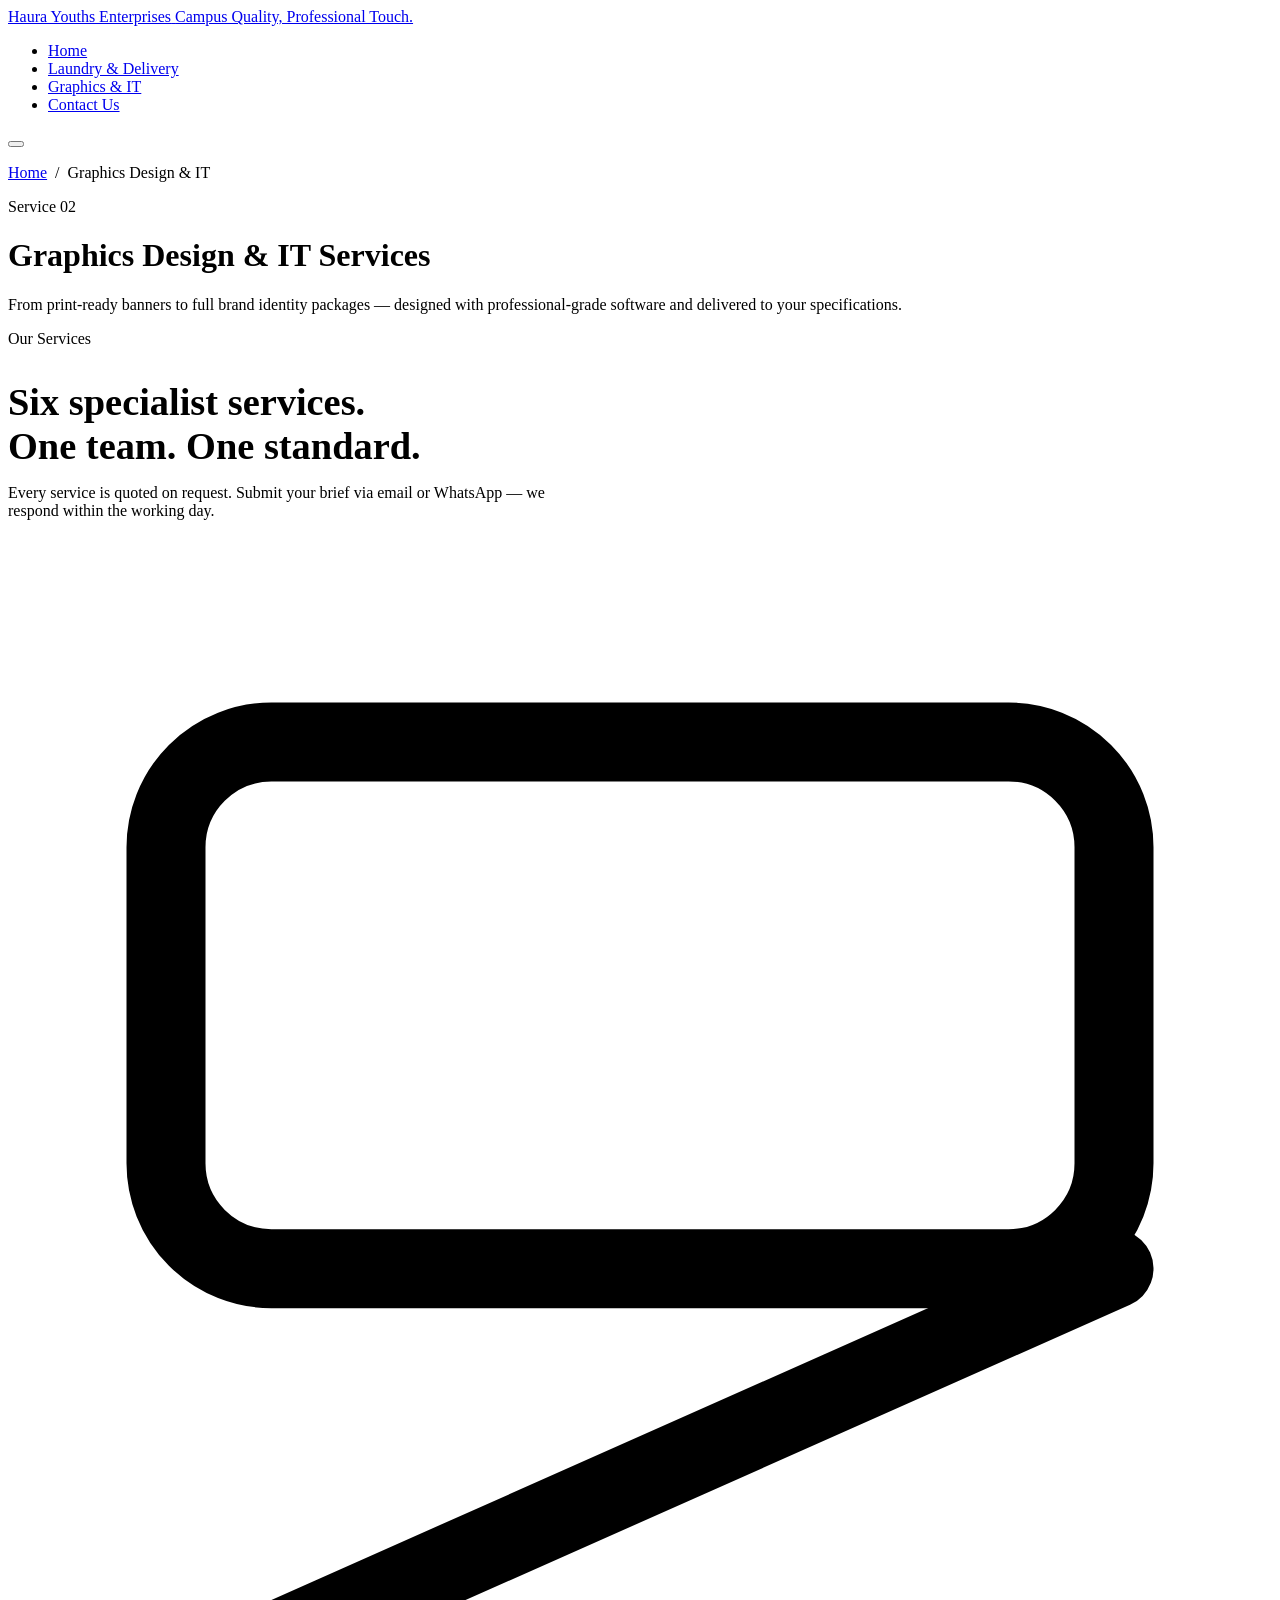
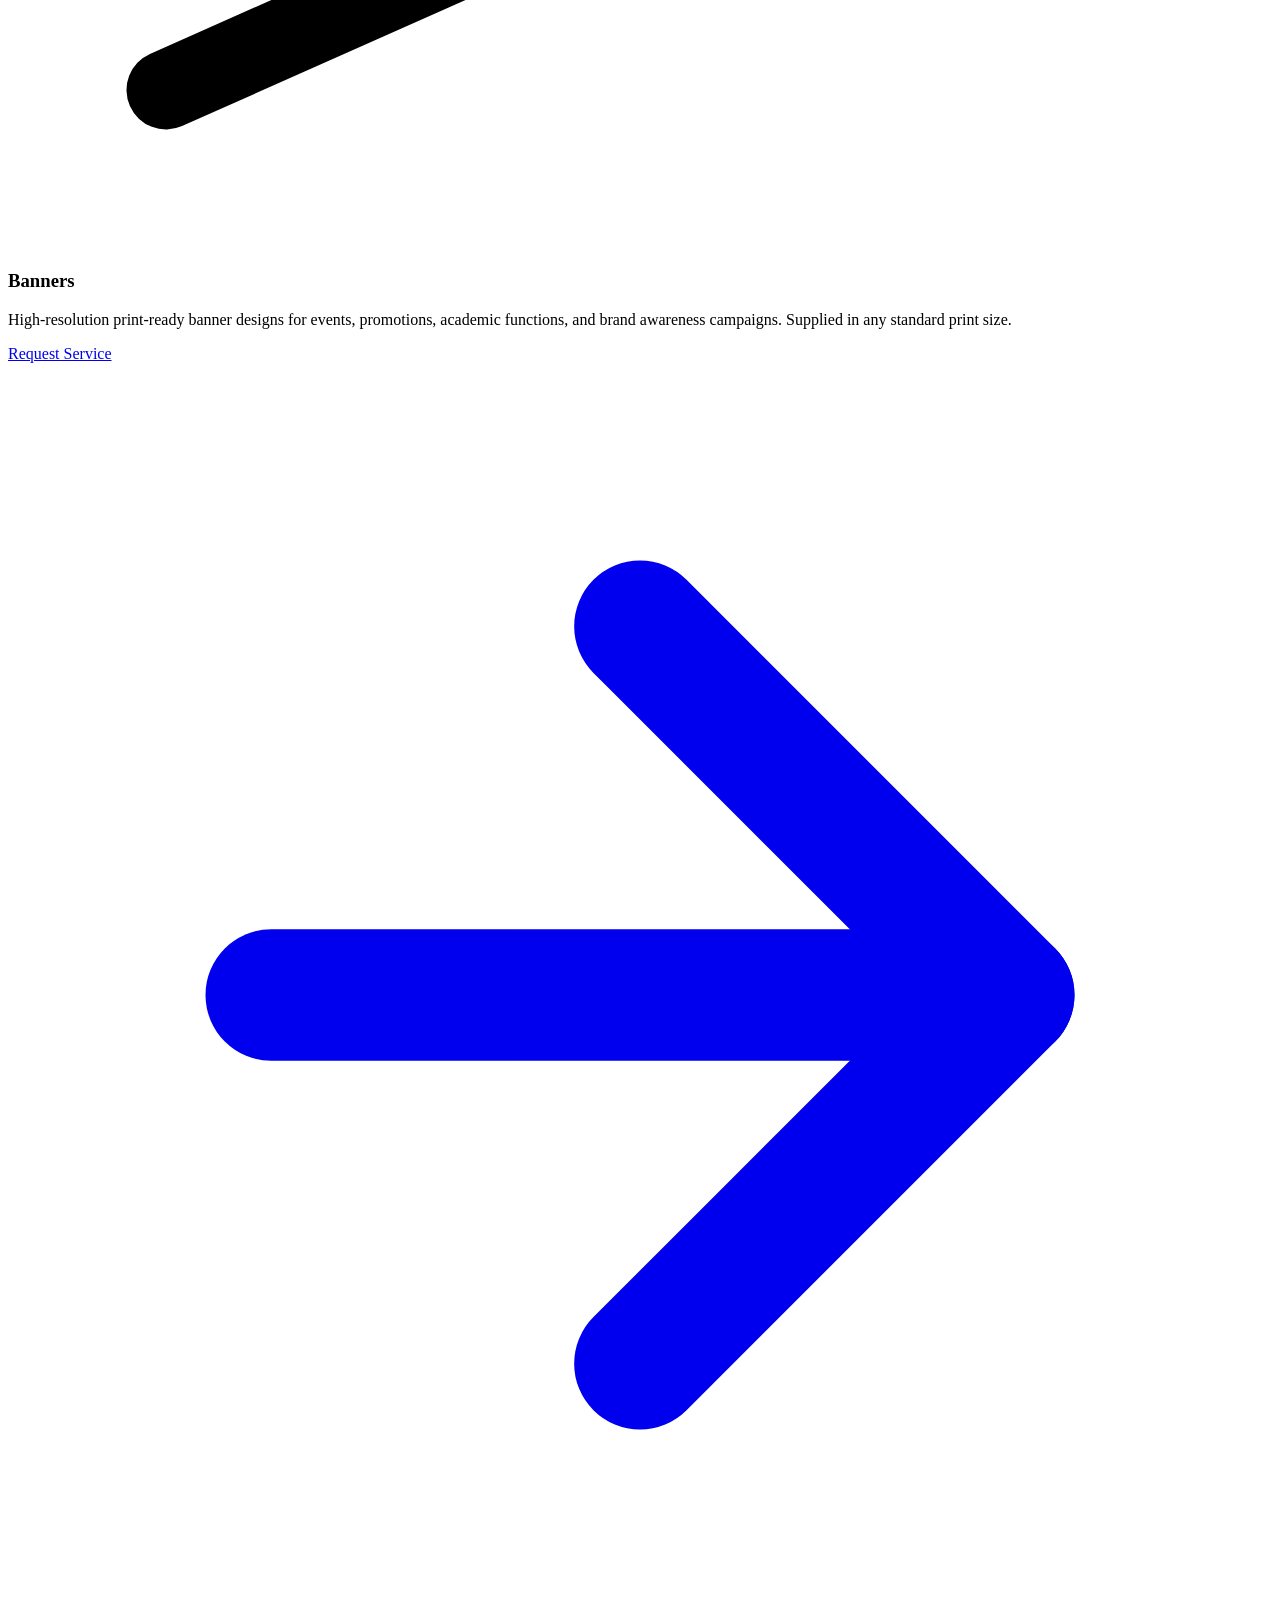
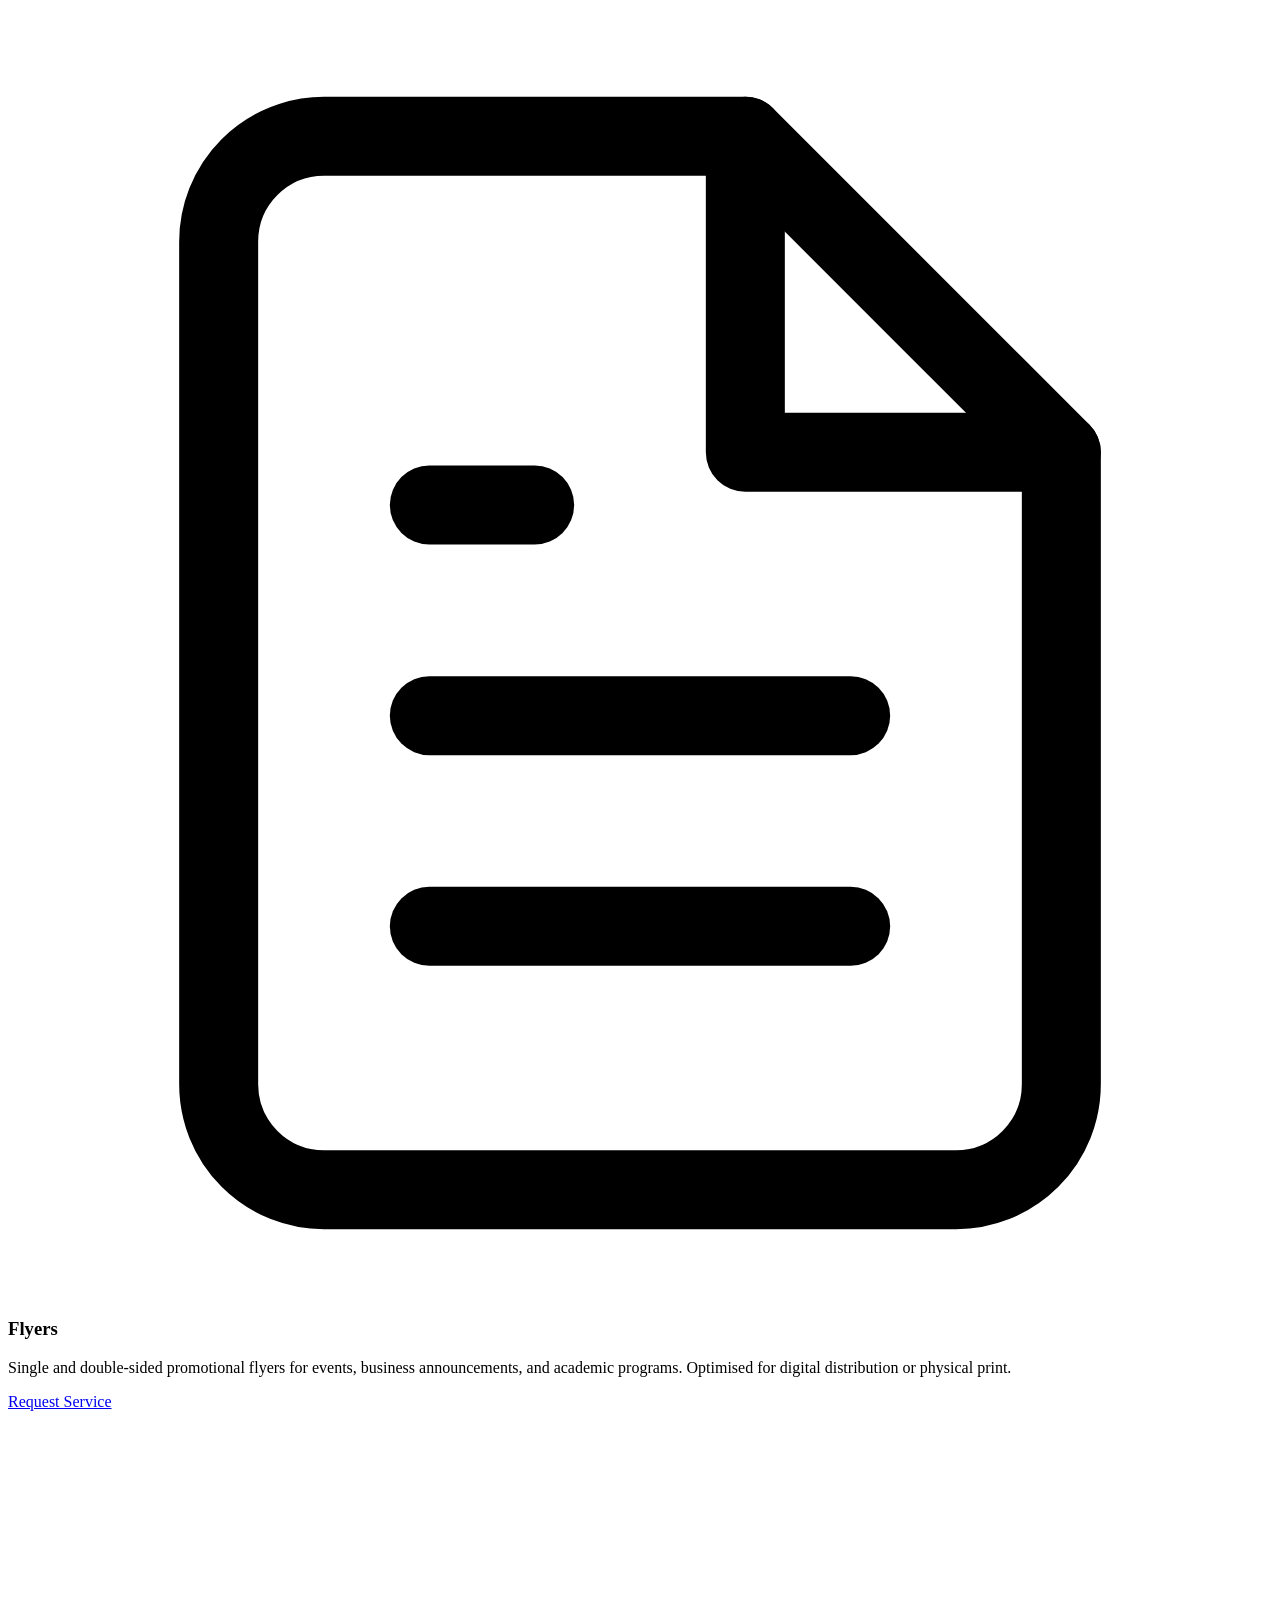
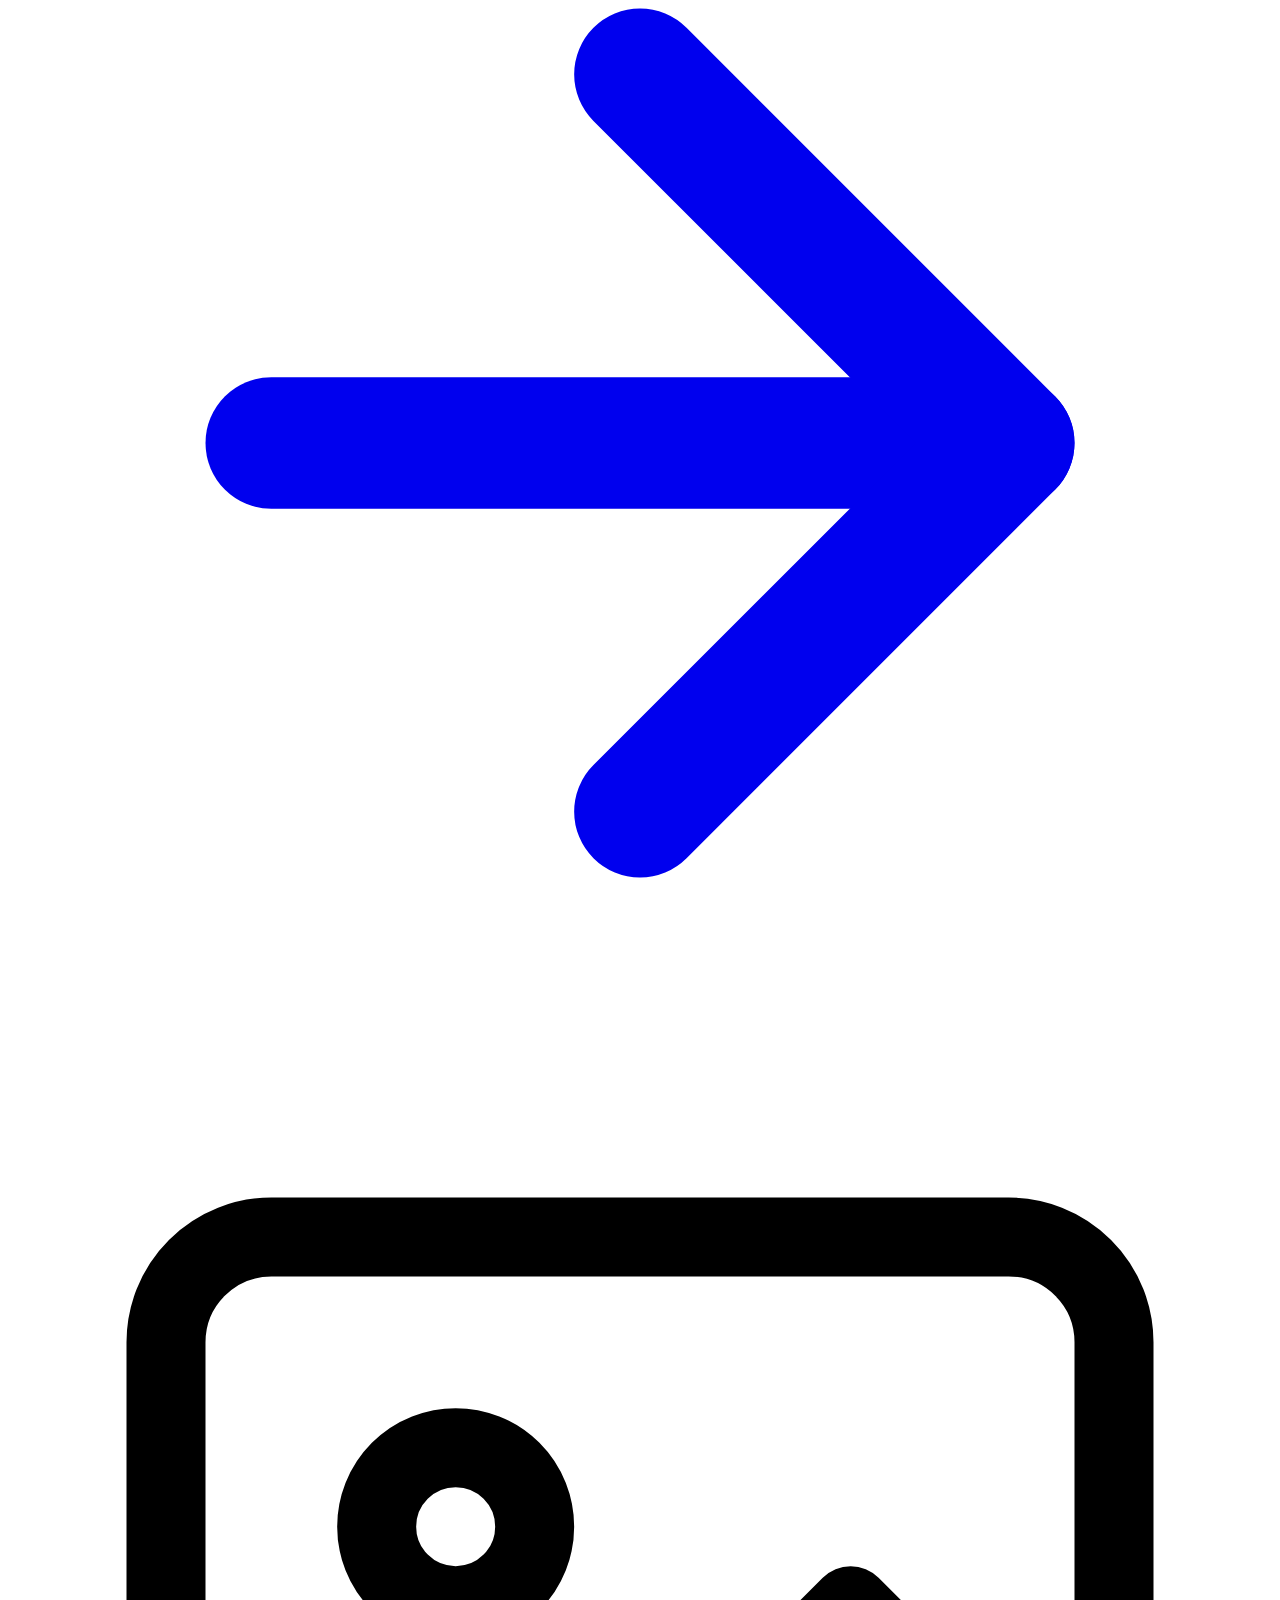
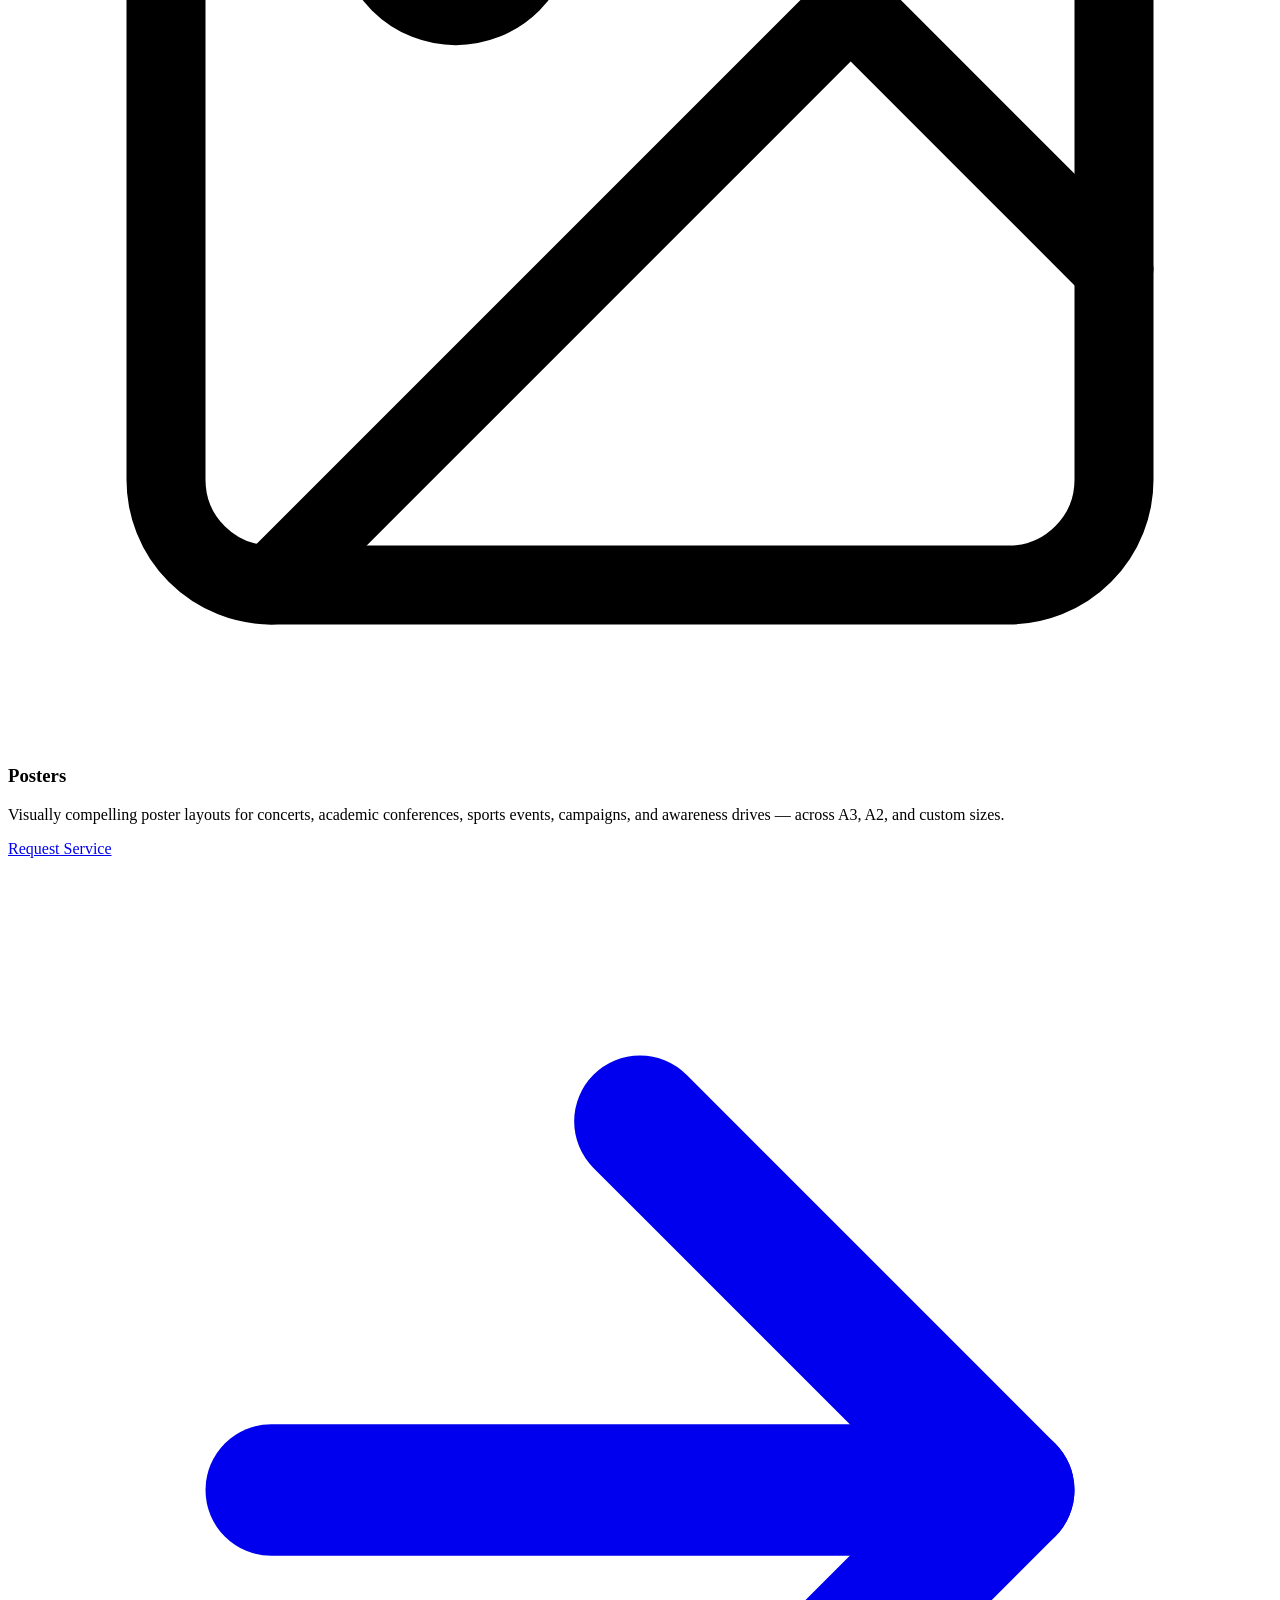
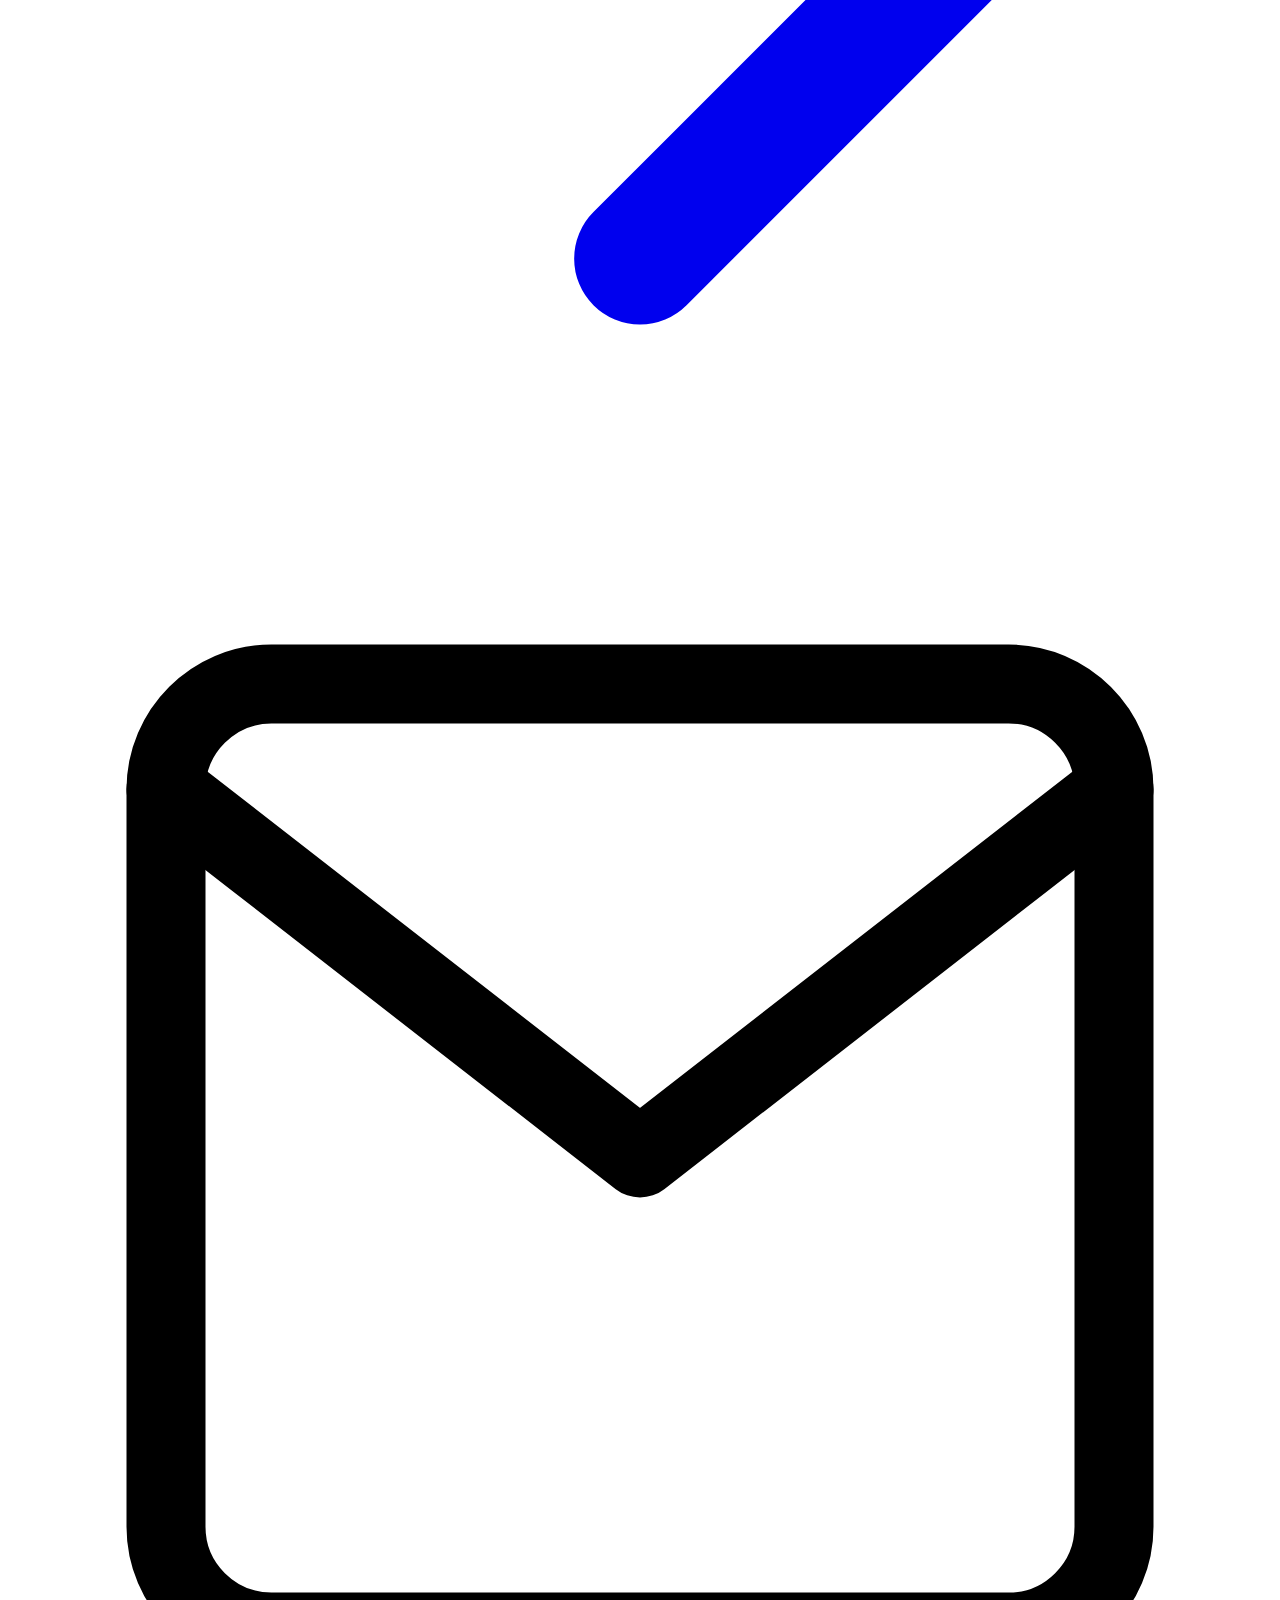
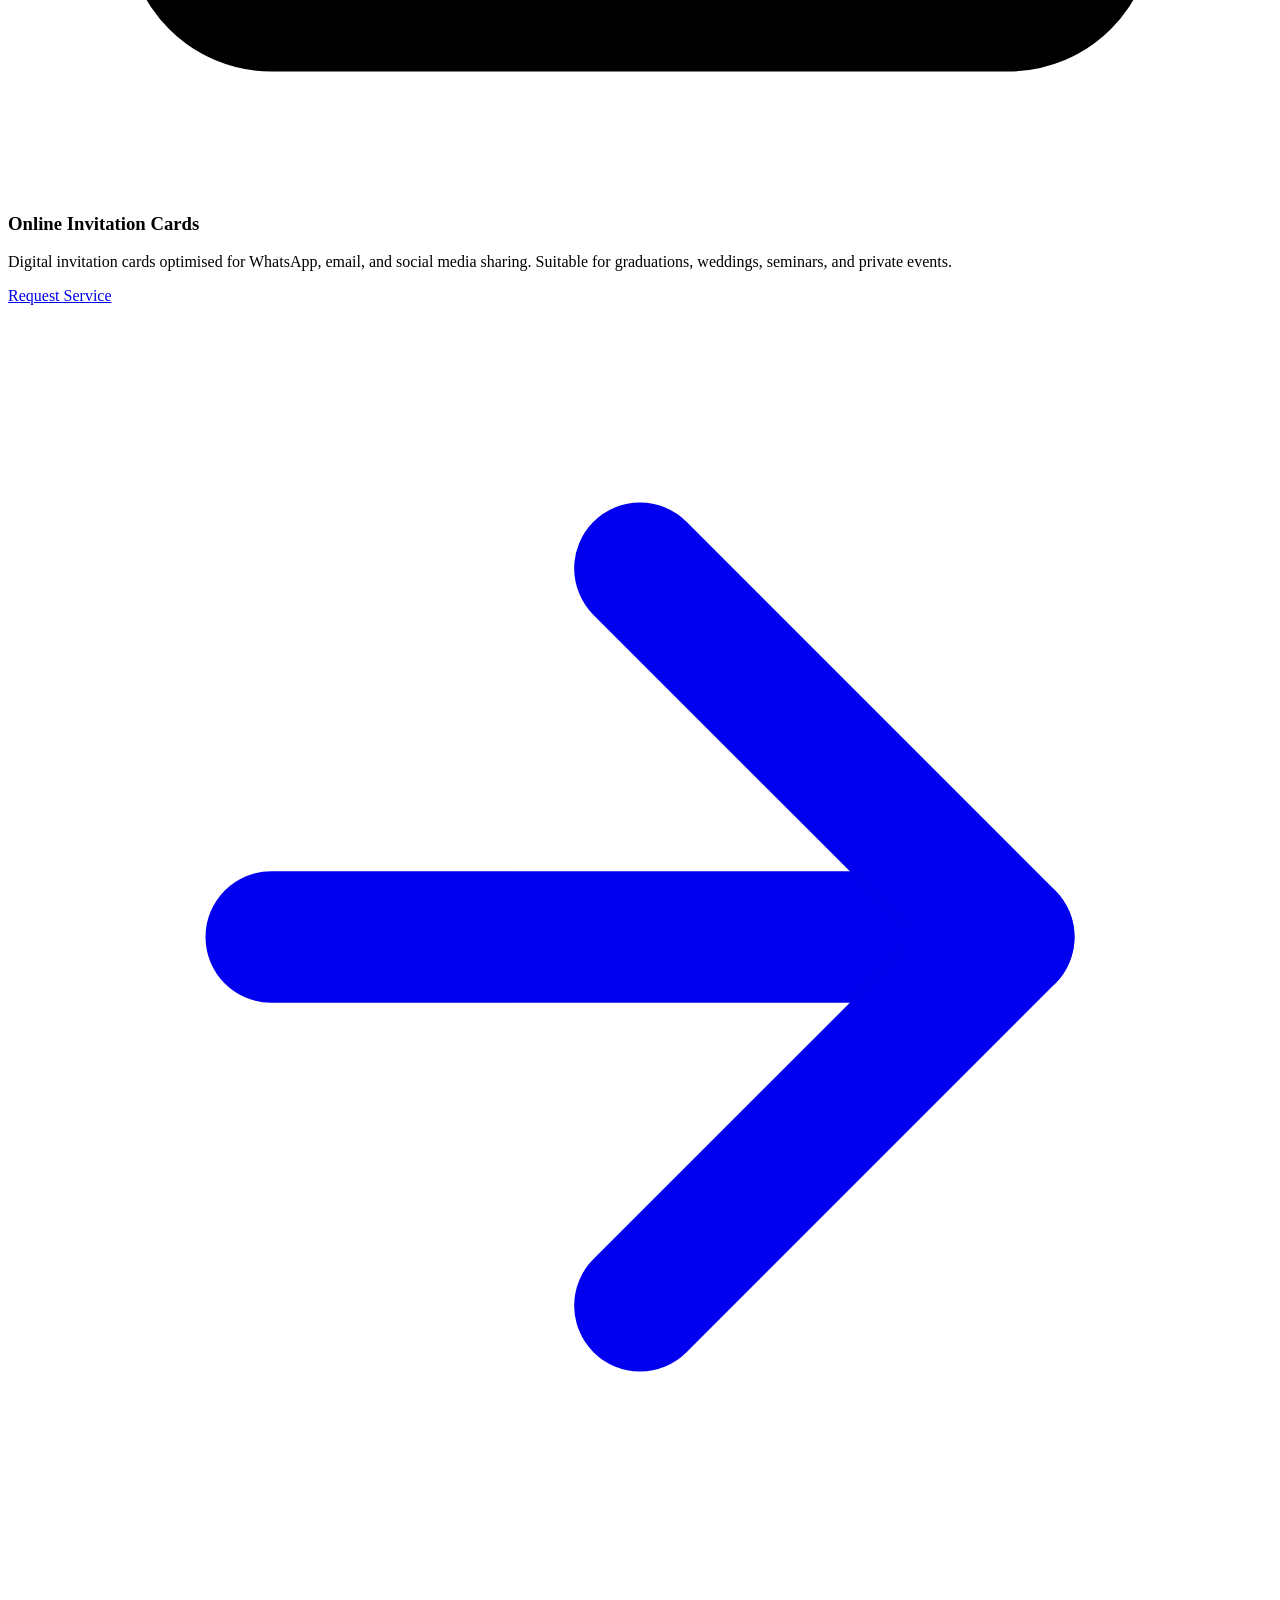
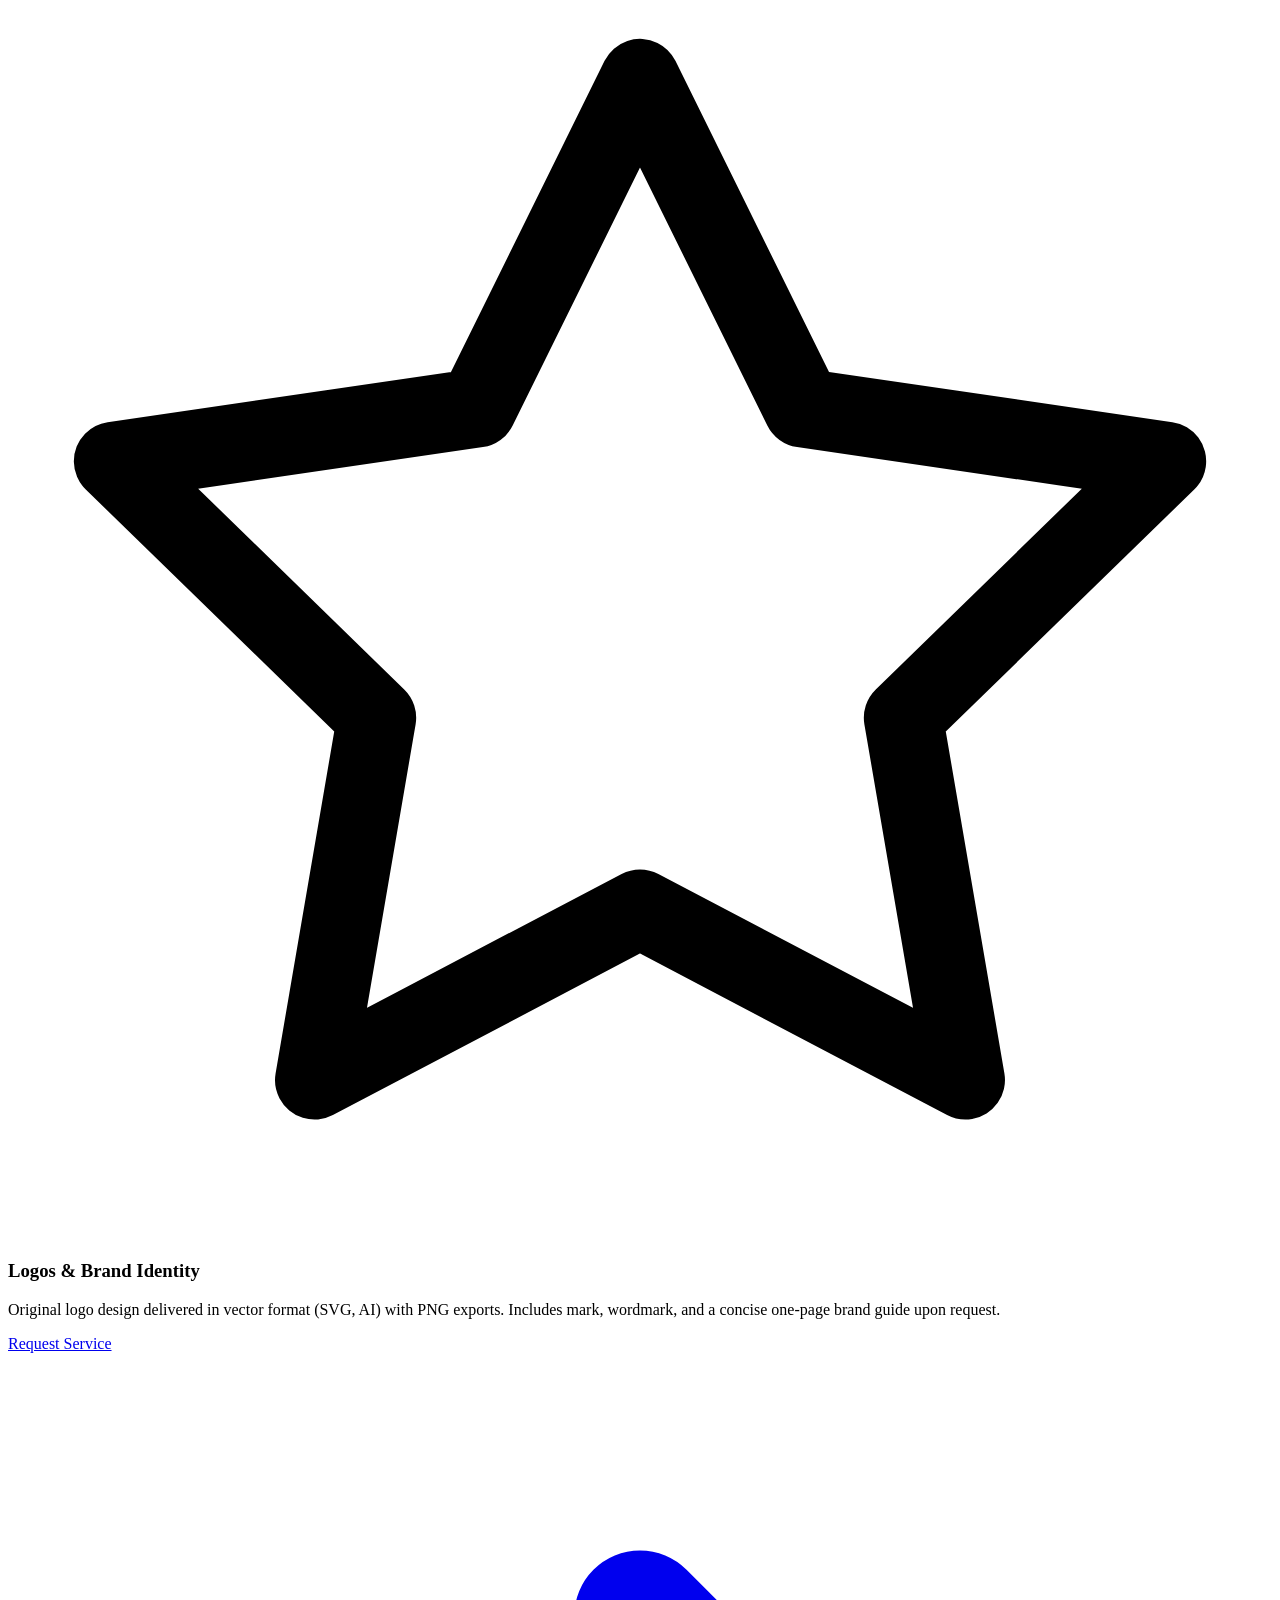
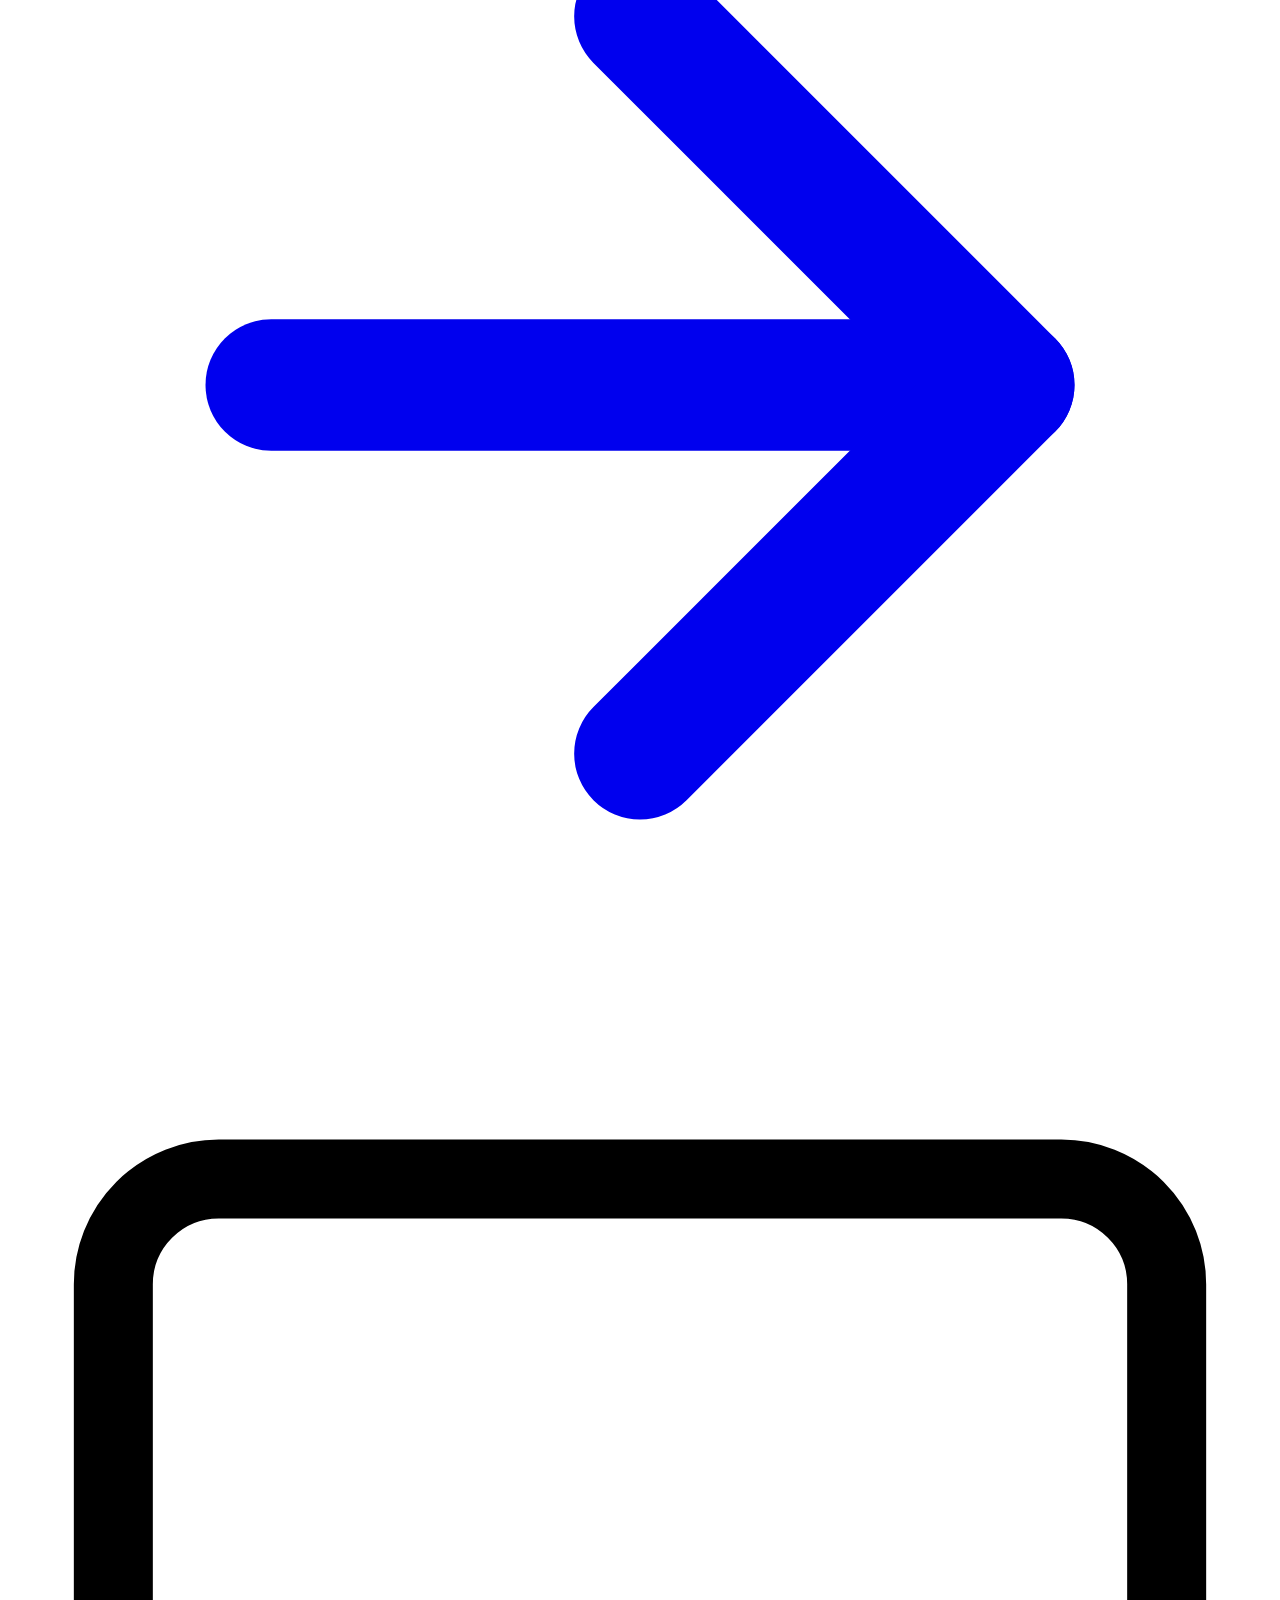
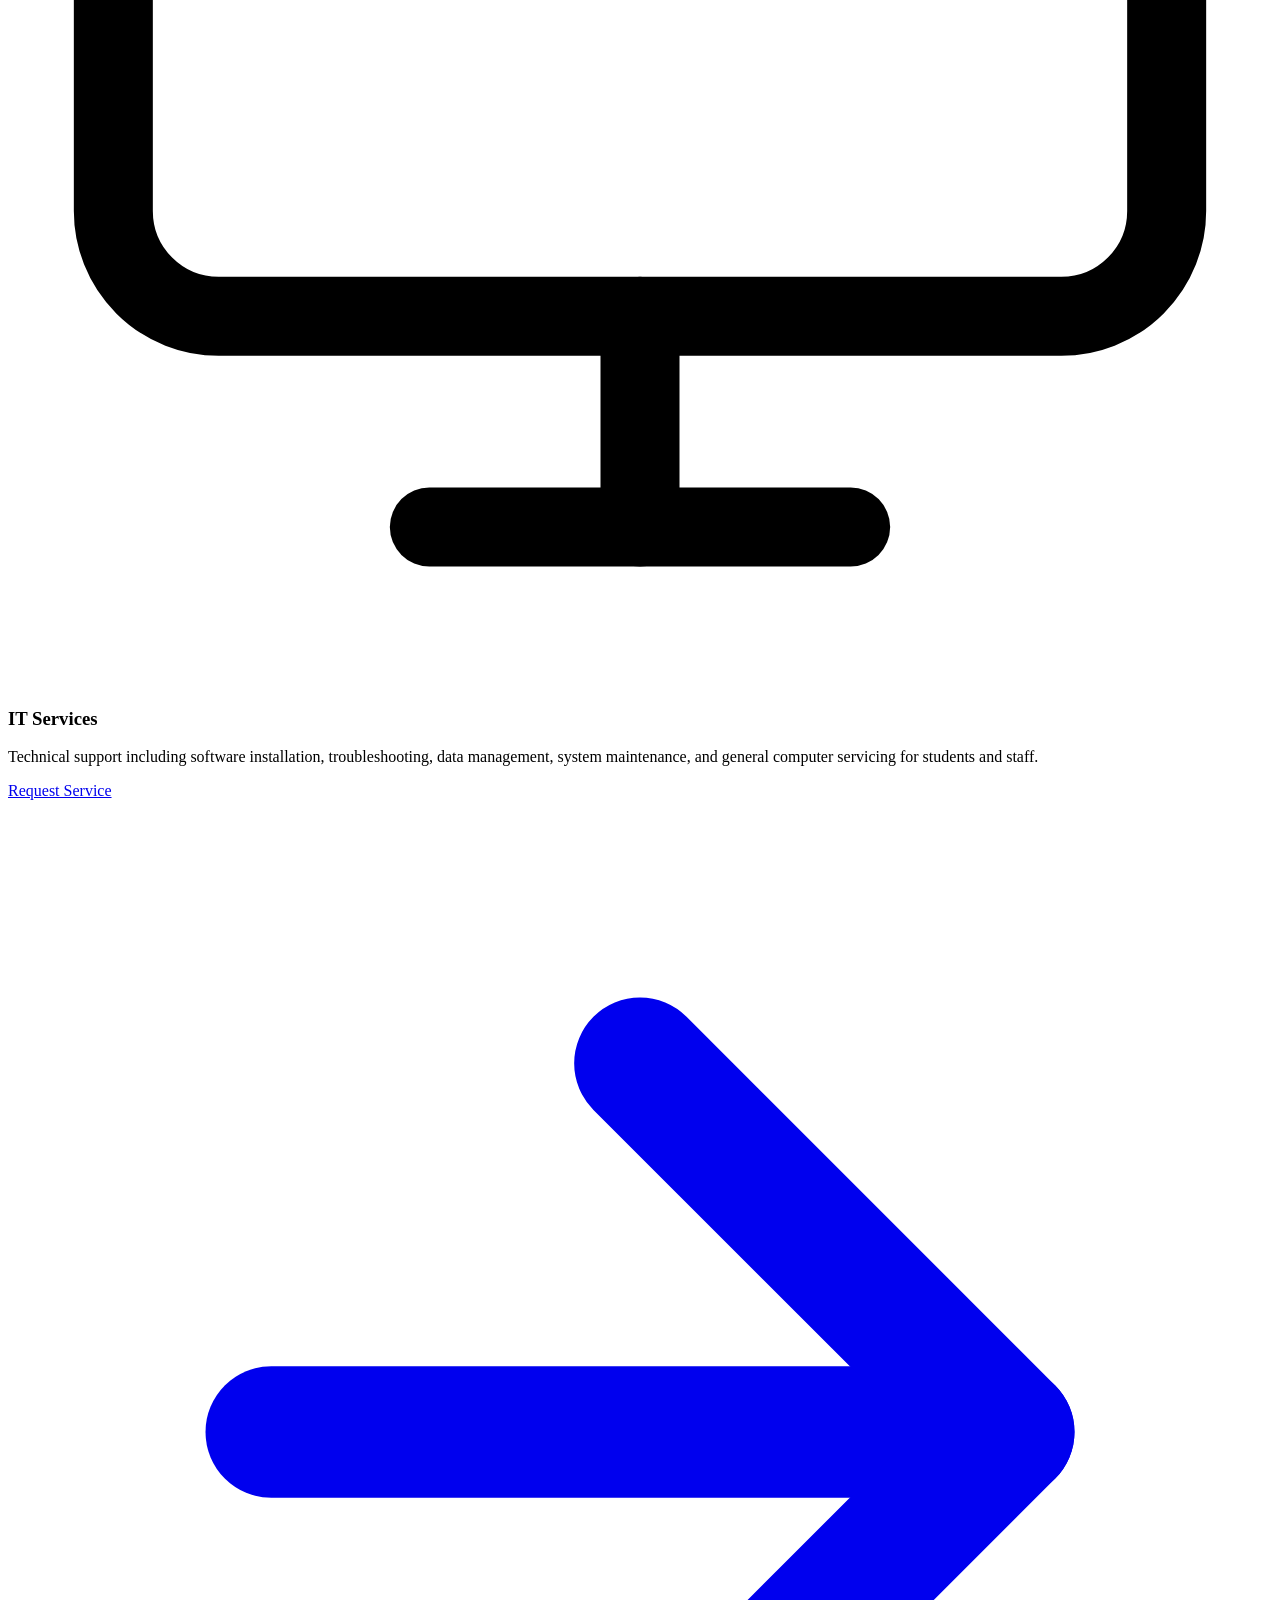
==== graphics.html @ 1fa43111 "Add files via upload adding, index.html, laundry and graphics." ====
<!DOCTYPE html>
<html lang="en">
<head>
  <meta charset="UTF-8" />
  <meta name="viewport" content="width=device-width, initial-scale=1.0" />
  <meta name="description" content="Haura Youths Enterprises — Professional graphics design and IT services including banners, flyers, posters, logos, invitation cards, and technical support. Mbeya, Tanzania." />
  <title>Graphics Design &amp; IT — Haura Youths Enterprises</title>
  <link rel="stylesheet" href="css/style.css" />
</head>
<body>

  <!-- NAVBAR -->
  <nav class="navbar" role="navigation" aria-label="Main navigation">
    <div class="navbar__inner">
      <a href="index.html" class="navbar__brand">
        <span class="navbar__name">Haura Youths Enterprises</span>
        <span class="navbar__tagline">Campus Quality, Professional Touch.</span>
      </a>
      <ul class="navbar__links" role="list">
        <li><a href="index.html">Home</a></li>
        <li><a href="laundry.html">Laundry &amp; Delivery</a></li>
        <li><a href="graphics.html" class="active">Graphics &amp; IT</a></li>
        <li><a href="mailto:haurayouths@gmail.com" class="nav-cta">Contact Us</a></li>
      </ul>
      <button class="nav-toggle" aria-label="Toggle menu" aria-expanded="false">
        <span></span>
        <span></span>
        <span></span>
      </button>
    </div>
  </nav>

  <!-- PAGE HERO -->
  <header class="page-hero" aria-labelledby="page-title">
    <div class="page-hero__inner">
      <p class="page-hero__breadcrumb">
        <a href="index.html">Home</a> &nbsp;/&nbsp; Graphics Design &amp; IT
      </p>
      <p class="section-label">Service 02</p>
      <h1 class="page-hero__title" id="page-title">Graphics Design &amp; IT Services</h1>
      <p class="page-hero__subtitle">
        From print-ready banners to full brand identity packages — designed with professional-grade software and delivered to your specifications.
      </p>
    </div>
  </header>

  <!-- SERVICE MATRIX -->
  <main>
    <section class="graphics-section" aria-labelledby="services-grid-title">
      <div style="max-width: 1280px; margin: 0 auto; padding: 0 0 48px;">
        <p class="section-label reveal">Our Services</p>
        <h2 id="services-grid-title" style="font-size: clamp(1.8rem, 3vw, 2.4rem); color: var(--color-text-main); margin-bottom: 12px;" class="reveal reveal-delay-1">Six specialist services.<br>One team. One standard.</h2>
        <p style="font-size: 1rem; color: var(--color-text-muted); max-width: 540px;" class="reveal reveal-delay-2">
          Every service is quoted on request. Submit your brief via email or WhatsApp — we respond within the working day.
        </p>
      </div>

      <div class="graphics-grid">

        <!-- 1. Banners -->
        <article class="service-block reveal reveal-delay-1">
          <div class="service-block__icon-wrap" aria-hidden="true">
            <svg class="service-block__icon" xmlns="http://www.w3.org/2000/svg" viewBox="0 0 24 24" fill="none" stroke="currentColor" stroke-width="1.5" stroke-linecap="round" stroke-linejoin="round">
              <rect x="3" y="3" width="18" height="10" rx="2"/>
              <path d="M3 21l18-8"/>
            </svg>
          </div>
          <div class="service-block__body">
            <h3 class="service-block__title">Banners</h3>
            <p class="service-block__desc">
              High-resolution print-ready banner designs for events, promotions, academic functions, and brand awareness campaigns. Supplied in any standard print size.
            </p>
            <a href="mailto:haurayouths@gmail.com?subject=Banner%20Design%20Request" class="service-block__btn" aria-label="Request a banner design">
              Request Service
              <svg xmlns="http://www.w3.org/2000/svg" viewBox="0 0 24 24" fill="none" stroke="currentColor" stroke-width="2.5" stroke-linecap="round" stroke-linejoin="round"><line x1="5" y1="12" x2="19" y2="12"/><polyline points="12 5 19 12 12 19"/></svg>
            </a>
          </div>
        </article>

        <!-- 2. Flyers -->
        <article class="service-block reveal reveal-delay-2">
          <div class="service-block__icon-wrap" aria-hidden="true">
            <svg class="service-block__icon" xmlns="http://www.w3.org/2000/svg" viewBox="0 0 24 24" fill="none" stroke="currentColor" stroke-width="1.5" stroke-linecap="round" stroke-linejoin="round">
              <path d="M14 2H6a2 2 0 0 0-2 2v16a2 2 0 0 0 2 2h12a2 2 0 0 0 2-2V8z"/>
              <polyline points="14 2 14 8 20 8"/>
              <line x1="16" y1="13" x2="8" y2="13"/>
              <line x1="16" y1="17" x2="8" y2="17"/>
              <polyline points="10 9 9 9 8 9"/>
            </svg>
          </div>
          <div class="service-block__body">
            <h3 class="service-block__title">Flyers</h3>
            <p class="service-block__desc">
              Single and double-sided promotional flyers for events, business announcements, and academic programs. Optimised for digital distribution or physical print.
            </p>
            <a href="mailto:haurayouths@gmail.com?subject=Flyer%20Design%20Request" class="service-block__btn" aria-label="Request a flyer design">
              Request Service
              <svg xmlns="http://www.w3.org/2000/svg" viewBox="0 0 24 24" fill="none" stroke="currentColor" stroke-width="2.5" stroke-linecap="round" stroke-linejoin="round"><line x1="5" y1="12" x2="19" y2="12"/><polyline points="12 5 19 12 12 19"/></svg>
            </a>
          </div>
        </article>

        <!-- 3. Posters -->
        <article class="service-block reveal reveal-delay-3">
          <div class="service-block__icon-wrap" aria-hidden="true">
            <svg class="service-block__icon" xmlns="http://www.w3.org/2000/svg" viewBox="0 0 24 24" fill="none" stroke="currentColor" stroke-width="1.5" stroke-linecap="round" stroke-linejoin="round">
              <rect x="3" y="3" width="18" height="18" rx="2" ry="2"/>
              <circle cx="8.5" cy="8.5" r="1.5"/>
              <polyline points="21 15 16 10 5 21"/>
            </svg>
          </div>
          <div class="service-block__body">
            <h3 class="service-block__title">Posters</h3>
            <p class="service-block__desc">
              Visually compelling poster layouts for concerts, academic conferences, sports events, campaigns, and awareness drives — across A3, A2, and custom sizes.
            </p>
            <a href="mailto:haurayouths@gmail.com?subject=Poster%20Design%20Request" class="service-block__btn" aria-label="Request a poster design">
              Request Service
              <svg xmlns="http://www.w3.org/2000/svg" viewBox="0 0 24 24" fill="none" stroke="currentColor" stroke-width="2.5" stroke-linecap="round" stroke-linejoin="round"><line x1="5" y1="12" x2="19" y2="12"/><polyline points="12 5 19 12 12 19"/></svg>
            </a>
          </div>
        </article>

        <!-- 4. Online Invitation Cards -->
        <article class="service-block reveal reveal-delay-4">
          <div class="service-block__icon-wrap" aria-hidden="true">
            <svg class="service-block__icon" xmlns="http://www.w3.org/2000/svg" viewBox="0 0 24 24" fill="none" stroke="currentColor" stroke-width="1.5" stroke-linecap="round" stroke-linejoin="round">
              <path d="M21 5c0-1.1-.9-2-2-2H5c-1.1 0-2 .9-2 2v14c0 1.1.9 2 2 2h14c1.1 0 2-.9 2-2V5z"/>
              <path d="M21 5l-9 7-9-7"/>
            </svg>
          </div>
          <div class="service-block__body">
            <h3 class="service-block__title">Online Invitation Cards</h3>
            <p class="service-block__desc">
              Digital invitation cards optimised for WhatsApp, email, and social media sharing. Suitable for graduations, weddings, seminars, and private events.
            </p>
            <a href="mailto:haurayouths@gmail.com?subject=Invitation%20Card%20Design%20Request" class="service-block__btn" aria-label="Request an invitation card design">
              Request Service
              <svg xmlns="http://www.w3.org/2000/svg" viewBox="0 0 24 24" fill="none" stroke="currentColor" stroke-width="2.5" stroke-linecap="round" stroke-linejoin="round"><line x1="5" y1="12" x2="19" y2="12"/><polyline points="12 5 19 12 12 19"/></svg>
            </a>
          </div>
        </article>

        <!-- 5. Logos -->
        <article class="service-block reveal reveal-delay-5">
          <div class="service-block__icon-wrap" aria-hidden="true">
            <svg class="service-block__icon" xmlns="http://www.w3.org/2000/svg" viewBox="0 0 24 24" fill="none" stroke="currentColor" stroke-width="1.5" stroke-linecap="round" stroke-linejoin="round">
              <polygon points="12 2 15.09 8.26 22 9.27 17 14.14 18.18 21.02 12 17.77 5.82 21.02 7 14.14 2 9.27 8.91 8.26 12 2"/>
            </svg>
          </div>
          <div class="service-block__body">
            <h3 class="service-block__title">Logos &amp; Brand Identity</h3>
            <p class="service-block__desc">
              Original logo design delivered in vector format (SVG, AI) with PNG exports. Includes mark, wordmark, and a concise one-page brand guide upon request.
            </p>
            <a href="mailto:haurayouths@gmail.com?subject=Logo%20Design%20Request" class="service-block__btn" aria-label="Request a logo design">
              Request Service
              <svg xmlns="http://www.w3.org/2000/svg" viewBox="0 0 24 24" fill="none" stroke="currentColor" stroke-width="2.5" stroke-linecap="round" stroke-linejoin="round"><line x1="5" y1="12" x2="19" y2="12"/><polyline points="12 5 19 12 12 19"/></svg>
            </a>
          </div>
        </article>

        <!-- 6. IT Services -->
        <article class="service-block reveal reveal-delay-1">
          <div class="service-block__icon-wrap" aria-hidden="true">
            <svg class="service-block__icon" xmlns="http://www.w3.org/2000/svg" viewBox="0 0 24 24" fill="none" stroke="currentColor" stroke-width="1.5" stroke-linecap="round" stroke-linejoin="round">
              <rect x="2" y="3" width="20" height="14" rx="2" ry="2"/>
              <line x1="8" y1="21" x2="16" y2="21"/>
              <line x1="12" y1="17" x2="12" y2="21"/>
            </svg>
          </div>
          <div class="service-block__body">
            <h3 class="service-block__title">IT Services</h3>
            <p class="service-block__desc">
              Technical support including software installation, troubleshooting, data management, system maintenance, and general computer servicing for students and staff.
            </p>
            <a href="mailto:haurayouths@gmail.com?subject=IT%20Services%20Request" class="service-block__btn" aria-label="Request IT services">
              Request Service
              <svg xmlns="http://www.w3.org/2000/svg" viewBox="0 0 24 24" fill="none" stroke="currentColor" stroke-width="2.5" stroke-linecap="round" stroke-linejoin="round"><line x1="5" y1="12" x2="19" y2="12"/><polyline points="12 5 19 12 12 19"/></svg>
            </a>
          </div>
        </article>

      </div>
    </section>

    <!-- PROCESS STRIP -->
    <section class="process-strip" aria-labelledby="process-title">
      <div class="process-strip__inner">
        <h2 class="process-strip__title reveal" id="process-title">How a design project works</h2>
        <div class="process-steps">
          <div class="process-step reveal reveal-delay-1">
            <div class="process-step__num">01</div>
            <h3 class="process-step__title">Submit Your Brief</h3>
            <p class="process-step__desc">Send your requirements — purpose, dimensions, text content, brand colours — via email or WhatsApp.</p>
          </div>
          <div class="process-step reveal reveal-delay-2">
            <div class="process-step__num">02</div>
            <h3 class="process-step__title">Quotation &amp; Approval</h3>
            <p class="process-step__desc">We respond with a price and timeline. Work begins once you confirm and provide any source assets.</p>
          </div>
          <div class="process-step reveal reveal-delay-3">
            <div class="process-step__num">03</div>
            <h3 class="process-step__title">Design &amp; Review</h3>
            <p class="process-step__desc">You receive a first draft for review. One round of revisions is included in every project.</p>
          </div>
          <div class="process-step reveal reveal-delay-4">
            <div class="process-step__num">04</div>
            <h3 class="process-step__title">Final Delivery</h3>
            <p class="process-step__desc">Approved files are delivered in your required formats — ready to print, share, or publish immediately.</p>
          </div>
        </div>
      </div>
    </section>

    <!-- CONTACT CTA STRIP -->
    <section style="background: var(--color-secondary); padding: 80px 5%;" aria-labelledby="cta-title">
      <div style="max-width: 1280px; margin: 0 auto; display: grid; grid-template-columns: 1fr auto; gap: 40px; align-items: center;" class="reveal">
        <div>
          <p class="section-label">Ready to Start?</p>
          <h2 id="cta-title" style="font-size: clamp(1.6rem, 3vw, 2.2rem); color: var(--color-text-main); margin-bottom: 12px;">Send us your brief today.</h2>
          <p style="font-size: 0.975rem; color: var(--color-text-muted); max-width: 480px; line-height: 1.7;">
            Every project, large or small, receives a dedicated response within the working day. No automated replies — a real team member handles each enquiry.
          </p>
        </div>
        <div style="display: flex; flex-direction: column; gap: 12px; min-width: 200px;">
          <a href="mailto:haurayouths@gmail.com" class="btn btn--primary">
            Email a Brief
            <svg xmlns="http://www.w3.org/2000/svg" viewBox="0 0 24 24" fill="none" stroke="currentColor" stroke-width="2.5" stroke-linecap="round" stroke-linejoin="round"><path d="M4 4h16c1.1 0 2 .9 2 2v12c0 1.1-.9 2-2 2H4c-1.1 0-2-.9-2-2V6c0-1.1.9-2 2-2z"/><polyline points="22,6 12,13 2,6"/></svg>
          </a>
          <a href="https://wa.me/255000000001" class="btn btn--dark" target="_blank" rel="noopener noreferrer">
            WhatsApp Us
          </a>
        </div>
      </div>
    </section>
  </main>

  <!-- FOOTER -->
  <footer class="footer" role="contentinfo">
    <div class="footer__inner">
      <div class="footer__top">
        <div>
          <div class="footer__brand-name">Haura Youths Enterprises</div>
          <div class="footer__brand-tag">Campus Quality, Professional Touch.</div>
          <p class="footer__brand-desc">
            A student-founded enterprise operating out of Mbeya University of Science &amp; Technology, providing laundry, delivery, and creative digital services.
          </p>
        </div>
        <div>
          <h3 class="footer__col-title">Quick Links</h3>
          <ul class="footer__links">
            <li><a href="index.html">Home</a></li>
            <li><a href="laundry.html">Laundry &amp; Delivery</a></li>
            <li><a href="graphics.html">Graphics Design &amp; IT</a></li>
            <li><a href="mailto:haurayouths@gmail.com">Place an Order</a></li>
          </ul>
        </div>
        <div>
          <h3 class="footer__col-title">Contact</h3>
          <div class="footer__contact-item">
            <svg xmlns="http://www.w3.org/2000/svg" viewBox="0 0 24 24" fill="none" stroke="currentColor" stroke-width="2" stroke-linecap="round" stroke-linejoin="round"><path d="M4 4h16c1.1 0 2 .9 2 2v12c0 1.1-.9 2-2 2H4c-1.1 0-2-.9-2-2V6c0-1.1.9-2 2-2z"/><polyline points="22,6 12,13 2,6"/></svg>
            <a href="mailto:haurayouths@gmail.com">haurayouths@gmail.com</a>
          </div>
          <div class="footer__contact-item">
            <svg xmlns="http://www.w3.org/2000/svg" viewBox="0 0 24 24" fill="none" stroke="currentColor" stroke-width="2" stroke-linecap="round" stroke-linejoin="round"><path d="M21 10c0 7-9 13-9 13s-9-6-9-13a9 9 0 0 1 18 0z"/><circle cx="12" cy="10" r="3"/></svg>
            <span>Iyunga, Mbeya, Tanzania</span>
          </div>
          <div class="footer__contact-item">
            <svg xmlns="http://www.w3.org/2000/svg" viewBox="0 0 24 24" fill="none" stroke="currentColor" stroke-width="2" stroke-linecap="round" stroke-linejoin="round"><path d="M22 16.92v3a2 2 0 0 1-2.18 2 19.79 19.79 0 0 1-8.63-3.07A19.5 19.5 0 0 1 4.69 9.5a19.79 19.79 0 0 1-3.07-8.67A2 2 0 0 1 3.6 2h3a2 2 0 0 1 2 1.72c.127.96.361 1.903.7 2.81a2 2 0 0 1-.45 2.11L7.91 9.9a16 16 0 0 0 6.29 6.29l1.06-.94a2 2 0 0 1 2.11-.45c.907.339 1.85.573 2.81.7A2 2 0 0 1 22 16.92z"/></svg>
            <div>
              <a href="tel:+255000000001">+255 000 000 001</a><br />
              <a href="tel:+255000000002">+255 000 000 002</a>
            </div>
          </div>
        </div>
      </div>
      <div class="footer__bottom">
        <p class="footer__copy">&copy; 2025 Haura Youths Enterprises. All rights reserved.</p>
        <nav class="footer__legal" aria-label="Legal links">
          <a href="#">Privacy Policy</a>
          <a href="#">Terms of Service</a>
        </nav>
      </div>
    </div>
  </footer>

  <a href="https://wa.me/255000000001" class="whatsapp-float" aria-label="Contact us on WhatsApp" target="_blank" rel="noopener noreferrer">
    <svg xmlns="http://www.w3.org/2000/svg" viewBox="0 0 24 24" fill="currentColor">
      <path d="M17.472 14.382c-.297-.149-1.758-.867-2.03-.967-.273-.099-.471-.148-.67.15-.197.297-.767.966-.94 1.164-.173.199-.347.223-.644.075-.297-.15-1.255-.463-2.39-1.475-.883-.788-1.48-1.761-1.653-2.059-.173-.297-.018-.458.13-.606.134-.133.298-.347.446-.52.149-.174.198-.298.298-.497.099-.198.05-.371-.025-.52-.075-.149-.669-1.612-.916-2.207-.242-.579-.487-.5-.669-.51-.173-.008-.371-.01-.57-.01-.198 0-.52.074-.792.372-.272.297-1.04 1.016-1.04 2.479 0 1.462 1.065 2.875 1.213 3.074.149.198 2.096 3.2 5.077 4.487.709.306 1.262.489 1.694.625.712.227 1.36.195 1.871.118.571-.085 1.758-.719 2.006-1.413.248-.694.248-1.289.173-1.413-.074-.124-.272-.198-.57-.347m-5.421 7.403h-.004a9.87 9.87 0 01-5.031-1.378l-.361-.214-3.741.982.998-3.648-.235-.374a9.86 9.86 0 01-1.51-5.26c.001-5.45 4.436-9.884 9.888-9.884 2.64 0 5.122 1.03 6.988 2.898a9.825 9.825 0 012.893 6.994c-.003 5.45-4.437 9.884-9.885 9.884m8.413-18.297A11.815 11.815 0 0012.05 0C5.495 0 .16 5.335.157 11.892c0 2.096.547 4.142 1.588 5.945L.057 24l6.305-1.654a11.882 11.882 0 005.683 1.448h.005c6.554 0 11.89-5.335 11.893-11.893a11.821 11.821 0 00-3.48-8.413z"/>
    </svg>
  </a>

  <script src="js/main.js"></script>
</body>
</html>
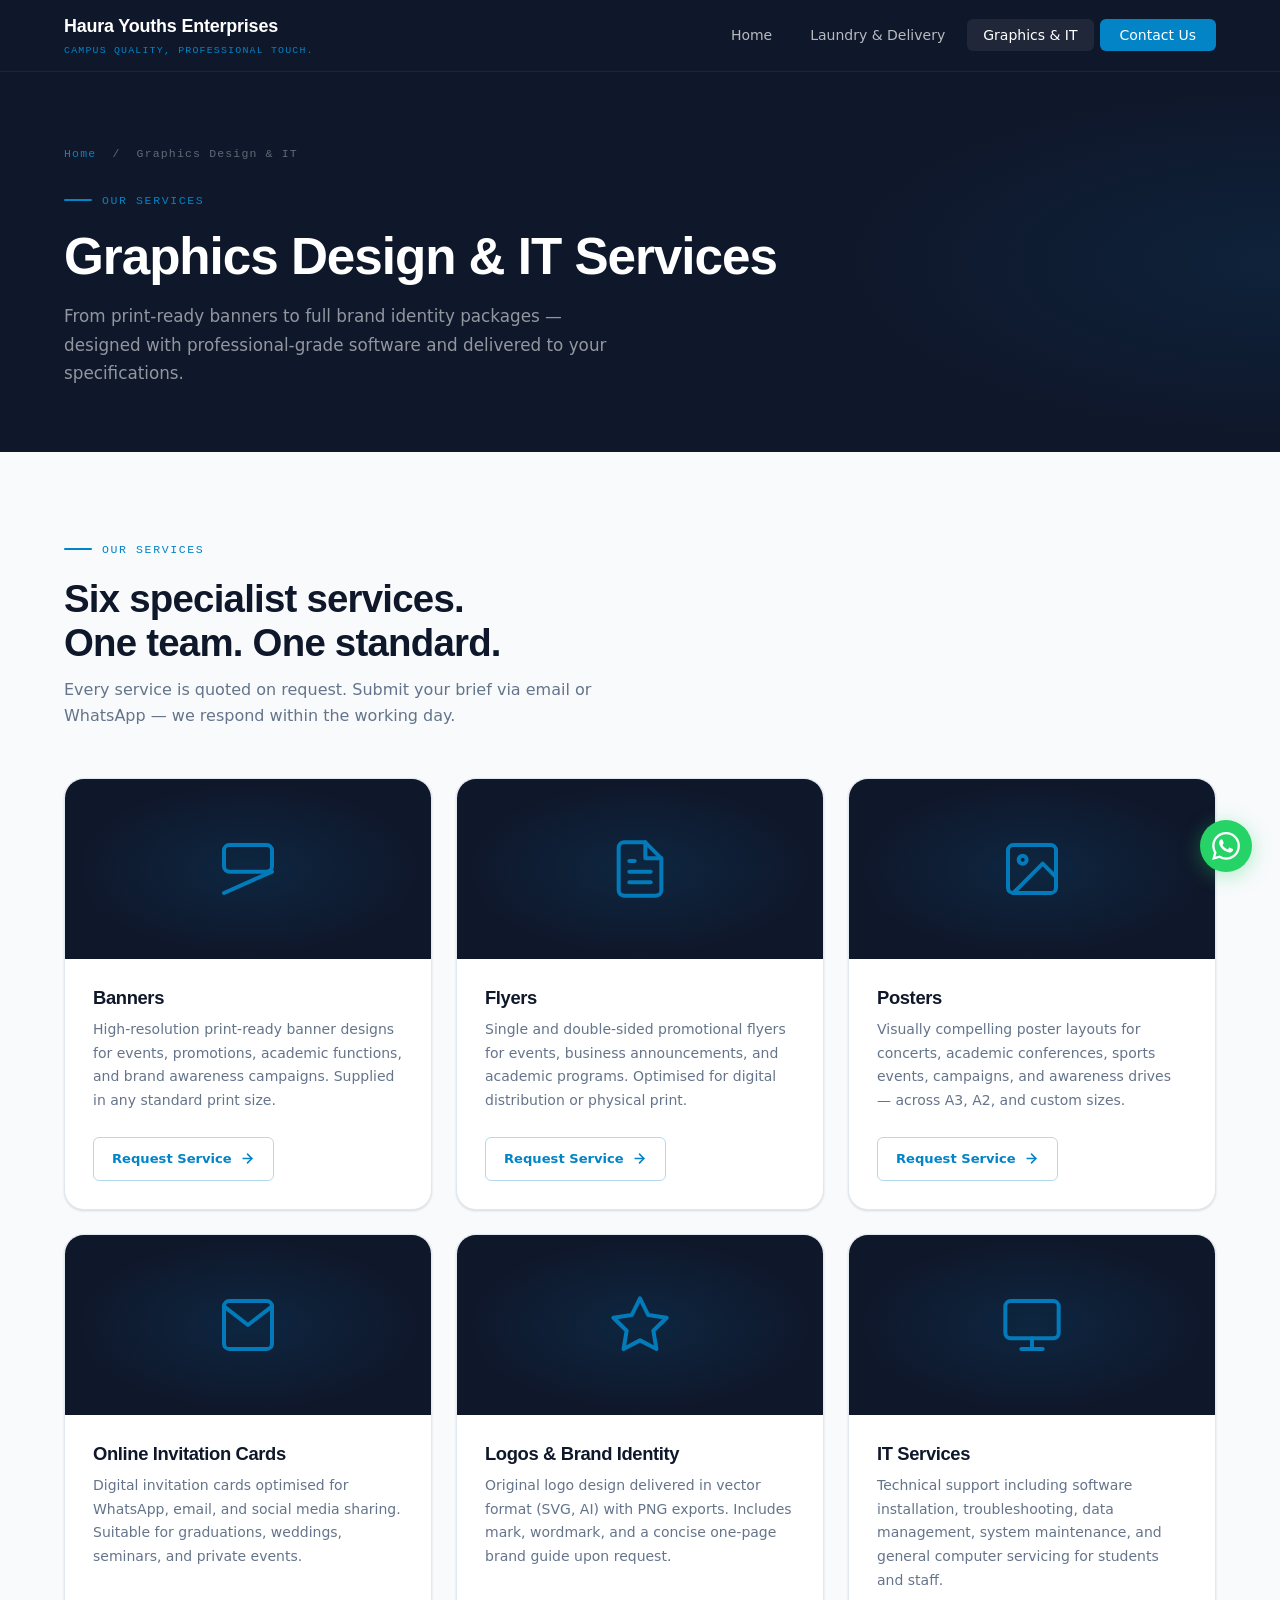
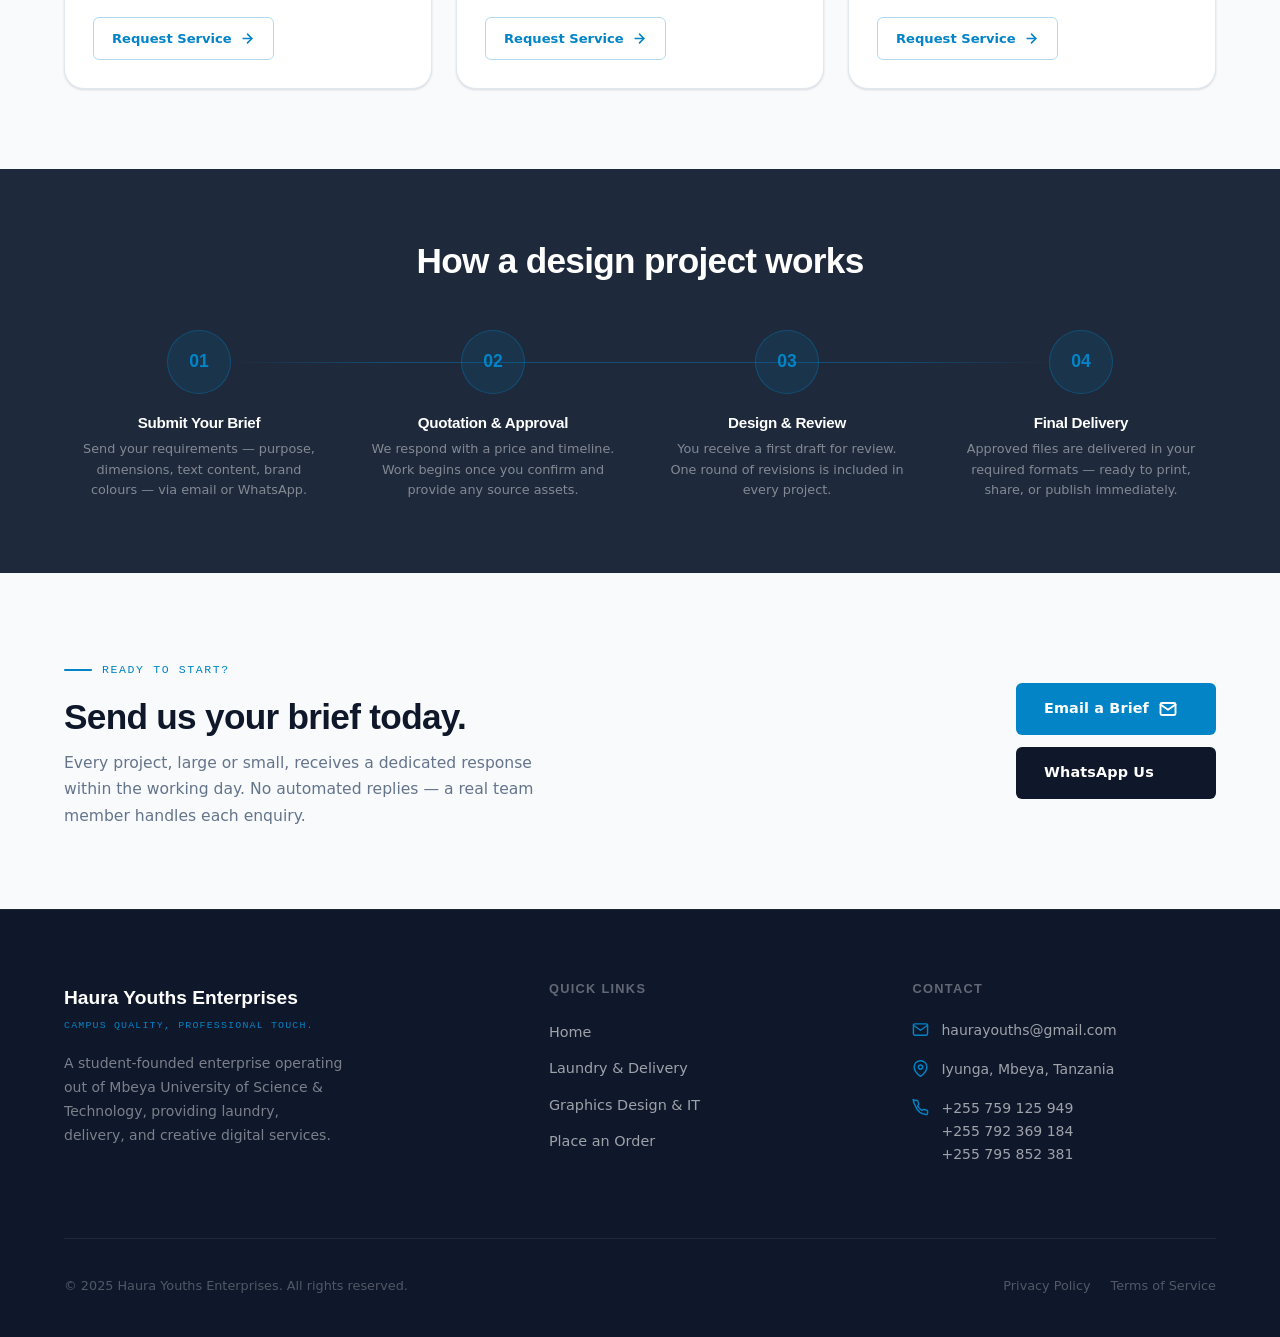
==== commit 7924ed3c: "Update phone numbers, WhatsApp links, and service labels" ====
--- a/graphics.html
+++ b/graphics.html
@@ -36,7 +36,7 @@
       <p class="page-hero__breadcrumb">
         <a href="index.html">Home</a> &nbsp;/&nbsp; Graphics Design &amp; IT
       </p>
-      <p class="section-label">Service 02</p>
+      <p class="section-label">Our Services</p>
       <h1 class="page-hero__title" id="page-title">Graphics Design &amp; IT Services</h1>
       <p class="page-hero__subtitle">
         From print-ready banners to full brand identity packages — designed with professional-grade software and delivered to your specifications.
@@ -228,7 +228,7 @@
             Email a Brief
             <svg xmlns="http://www.w3.org/2000/svg" viewBox="0 0 24 24" fill="none" stroke="currentColor" stroke-width="2.5" stroke-linecap="round" stroke-linejoin="round"><path d="M4 4h16c1.1 0 2 .9 2 2v12c0 1.1-.9 2-2 2H4c-1.1 0-2-.9-2-2V6c0-1.1.9-2 2-2z"/><polyline points="22,6 12,13 2,6"/></svg>
           </a>
-          <a href="https://wa.me/255000000001" class="btn btn--dark" target="_blank" rel="noopener noreferrer">
+          <a href="https://wa.me/255759125949" class="btn btn--dark" target="_blank" rel="noopener noreferrer">
             WhatsApp Us
           </a>
         </div>
@@ -269,8 +269,9 @@
           <div class="footer__contact-item">
             <svg xmlns="http://www.w3.org/2000/svg" viewBox="0 0 24 24" fill="none" stroke="currentColor" stroke-width="2" stroke-linecap="round" stroke-linejoin="round"><path d="M22 16.92v3a2 2 0 0 1-2.18 2 19.79 19.79 0 0 1-8.63-3.07A19.5 19.5 0 0 1 4.69 9.5a19.79 19.79 0 0 1-3.07-8.67A2 2 0 0 1 3.6 2h3a2 2 0 0 1 2 1.72c.127.96.361 1.903.7 2.81a2 2 0 0 1-.45 2.11L7.91 9.9a16 16 0 0 0 6.29 6.29l1.06-.94a2 2 0 0 1 2.11-.45c.907.339 1.85.573 2.81.7A2 2 0 0 1 22 16.92z"/></svg>
             <div>
-              <a href="tel:+255000000001">+255 000 000 001</a><br />
-              <a href="tel:+255000000002">+255 000 000 002</a>
+              <a href="tel:+255759125949">+255 759 125 949</a><br />
+              <a href="tel:+255792369184">+255 792 369 184</a><br />
+              <a href="tel:+255795852381">+255 795 852 381</a>
             </div>
           </div>
         </div>
@@ -285,7 +286,7 @@
     </div>
   </footer>
 
-  <a href="https://wa.me/255000000001" class="whatsapp-float" aria-label="Contact us on WhatsApp" target="_blank" rel="noopener noreferrer">
+  <a href="https://wa.me/255759125949" class="whatsapp-float" aria-label="Contact us on WhatsApp" target="_blank" rel="noopener noreferrer">
     <svg xmlns="http://www.w3.org/2000/svg" viewBox="0 0 24 24" fill="currentColor">
       <path d="M17.472 14.382c-.297-.149-1.758-.867-2.03-.967-.273-.099-.471-.148-.67.15-.197.297-.767.966-.94 1.164-.173.199-.347.223-.644.075-.297-.15-1.255-.463-2.39-1.475-.883-.788-1.48-1.761-1.653-2.059-.173-.297-.018-.458.13-.606.134-.133.298-.347.446-.52.149-.174.198-.298.298-.497.099-.198.05-.371-.025-.52-.075-.149-.669-1.612-.916-2.207-.242-.579-.487-.5-.669-.51-.173-.008-.371-.01-.57-.01-.198 0-.52.074-.792.372-.272.297-1.04 1.016-1.04 2.479 0 1.462 1.065 2.875 1.213 3.074.149.198 2.096 3.2 5.077 4.487.709.306 1.262.489 1.694.625.712.227 1.36.195 1.871.118.571-.085 1.758-.719 2.006-1.413.248-.694.248-1.289.173-1.413-.074-.124-.272-.198-.57-.347m-5.421 7.403h-.004a9.87 9.87 0 01-5.031-1.378l-.361-.214-3.741.982.998-3.648-.235-.374a9.86 9.86 0 01-1.51-5.26c.001-5.45 4.436-9.884 9.888-9.884 2.64 0 5.122 1.03 6.988 2.898a9.825 9.825 0 012.893 6.994c-.003 5.45-4.437 9.884-9.885 9.884m8.413-18.297A11.815 11.815 0 0012.05 0C5.495 0 .16 5.335.157 11.892c0 2.096.547 4.142 1.588 5.945L.057 24l6.305-1.654a11.882 11.882 0 005.683 1.448h.005c6.554 0 11.89-5.335 11.893-11.893a11.821 11.821 0 00-3.48-8.413z"/>
     </svg>
--- a/css/style.css
+++ b/css/style.css
@@ -0,0 +1,1475 @@
+/* ============================================================
+   HAURA YOUTHS ENTERPRISES — Global Stylesheet
+   Design System: Corporate Deep Slate + Sky Blue Accent
+   ============================================================ */
+
+/* --- Variables --- */
+:root {
+  --color-primary: #0F172A;
+  --color-primary-light: #1E293B;
+  --color-primary-mid: #334155;
+  --color-secondary: #F8FAFC;
+  --color-secondary-dark: #E2E8F0;
+  --color-accent: #0284C7;
+  --color-accent-dark: #0369A1;
+  --color-accent-glow: rgba(2, 132, 199, 0.15);
+  --color-text-main: #0F172A;
+  --color-text-muted: #64748B;
+  --color-text-light: #94A3B8;
+  --color-surface: #FFFFFF;
+  --color-border: #E2E8F0;
+  --color-success: #059669;
+
+  --font-display: 'Syne', 'Barlow Condensed', sans-serif;
+  --font-body: 'DM Sans', 'Outfit', system-ui, sans-serif;
+  --font-mono: 'IBM Plex Mono', monospace;
+
+  --shadow-sm: 0 1px 3px rgba(15, 23, 42, 0.08), 0 1px 2px rgba(15, 23, 42, 0.06);
+  --shadow-md: 0 4px 16px rgba(15, 23, 42, 0.10), 0 2px 6px rgba(15, 23, 42, 0.07);
+  --shadow-lg: 0 12px 40px rgba(15, 23, 42, 0.16), 0 4px 12px rgba(15, 23, 42, 0.08);
+  --shadow-accent: 0 8px 32px rgba(2, 132, 199, 0.22);
+
+  --radius-sm: 6px;
+  --radius-md: 12px;
+  --radius-lg: 20px;
+
+  --nav-h: 72px;
+  --transition: 0.28s cubic-bezier(0.4, 0, 0.2, 1);
+}
+
+/* --- Reset --- */
+*,
+*::before,
+*::after {
+  box-sizing: border-box;
+  margin: 0;
+  padding: 0;
+}
+
+html {
+  scroll-behavior: smooth;
+  -webkit-font-smoothing: antialiased;
+}
+
+body {
+  font-family: var(--font-body);
+  background-color: var(--color-secondary);
+  color: var(--color-text-main);
+  line-height: 1.65;
+  min-height: 100vh;
+}
+
+img {
+  display: block;
+  max-width: 100%;
+}
+
+a {
+  color: inherit;
+  text-decoration: none;
+}
+
+ul {
+  list-style: none;
+}
+
+/* --- Load Google Fonts --- */
+@import url('https://fonts.googleapis.com/css2?family=Syne:wght@600;700;800&family=DM+Sans:wght@300;400;500;600&family=IBM+Plex+Mono:wght@400;500&display=swap');
+
+/* ============================================================
+   TYPOGRAPHY
+   ============================================================ */
+
+h1, h2, h3, h4 {
+  font-family: var(--font-display);
+  font-weight: 700;
+  letter-spacing: -0.02em;
+  line-height: 1.15;
+}
+
+.section-label {
+  font-family: var(--font-mono);
+  font-size: 0.72rem;
+  font-weight: 500;
+  letter-spacing: 0.14em;
+  text-transform: uppercase;
+  color: var(--color-accent);
+  display: inline-flex;
+  align-items: center;
+  gap: 10px;
+  margin-bottom: 18px;
+}
+
+.section-label::before {
+  content: '';
+  display: inline-block;
+  width: 28px;
+  height: 2px;
+  background: var(--color-accent);
+  border-radius: 2px;
+}
+
+/* ============================================================
+   NAVBAR
+   ============================================================ */
+
+.navbar {
+  position: sticky;
+  top: 0;
+  z-index: 100;
+  height: var(--nav-h);
+  background: var(--color-primary);
+  border-bottom: 1px solid rgba(255, 255, 255, 0.06);
+  display: flex;
+  align-items: center;
+  padding: 0 5%;
+  backdrop-filter: blur(12px);
+}
+
+.navbar__inner {
+  width: 100%;
+  max-width: 1280px;
+  margin: 0 auto;
+  display: flex;
+  align-items: center;
+  justify-content: space-between;
+}
+
+.navbar__brand {
+  display: flex;
+  flex-direction: column;
+  gap: 1px;
+}
+
+.navbar__name {
+  font-family: var(--font-display);
+  font-size: 1.12rem;
+  font-weight: 800;
+  letter-spacing: -0.01em;
+  color: #FFFFFF;
+}
+
+.navbar__tagline {
+  font-family: var(--font-mono);
+  font-size: 0.62rem;
+  letter-spacing: 0.12em;
+  text-transform: uppercase;
+  color: var(--color-accent);
+}
+
+.navbar__links {
+  display: flex;
+  align-items: center;
+  gap: 6px;
+}
+
+.navbar__links a {
+  font-size: 0.875rem;
+  font-weight: 500;
+  color: rgba(255, 255, 255, 0.7);
+  padding: 8px 16px;
+  border-radius: var(--radius-sm);
+  transition: color var(--transition), background var(--transition);
+}
+
+.navbar__links a:hover,
+.navbar__links a.active {
+  color: #FFFFFF;
+  background: rgba(255, 255, 255, 0.07);
+}
+
+.navbar__links a.nav-cta {
+  background: var(--color-accent);
+  color: #FFFFFF;
+  padding: 8px 20px;
+  transition: background var(--transition), transform var(--transition), box-shadow var(--transition);
+}
+
+.navbar__links a.nav-cta:hover {
+  background: var(--color-accent-dark);
+  transform: translateY(-1px);
+  box-shadow: var(--shadow-accent);
+}
+
+/* Mobile menu toggle */
+.nav-toggle {
+  display: none;
+  flex-direction: column;
+  gap: 5px;
+  cursor: pointer;
+  padding: 6px;
+  background: none;
+  border: none;
+}
+
+.nav-toggle span {
+  display: block;
+  width: 24px;
+  height: 2px;
+  background: #fff;
+  border-radius: 2px;
+  transition: var(--transition);
+}
+
+/* ============================================================
+   LAYOUT UTILITIES
+   ============================================================ */
+
+.container {
+  width: 100%;
+  max-width: 1280px;
+  margin: 0 auto;
+  padding: 0 5%;
+}
+
+.section {
+  padding: 96px 5%;
+}
+
+.section--dark {
+  background: var(--color-primary);
+  color: #FFFFFF;
+}
+
+.section--mid {
+  background: var(--color-primary-light);
+  color: #FFFFFF;
+}
+
+/* ============================================================
+   HERO (INDEX)
+   ============================================================ */
+
+.hero {
+  background: var(--color-primary);
+  padding: 0 5%;
+  min-height: calc(100vh - var(--nav-h));
+  display: flex;
+  align-items: center;
+  position: relative;
+  overflow: hidden;
+}
+
+.hero::before {
+  content: '';
+  position: absolute;
+  inset: 0;
+  background:
+    radial-gradient(ellipse 60% 50% at 80% 50%, rgba(2, 132, 199, 0.12) 0%, transparent 70%),
+    radial-gradient(ellipse 40% 60% at 10% 80%, rgba(2, 132, 199, 0.07) 0%, transparent 60%);
+  pointer-events: none;
+}
+
+.hero__grid {
+  max-width: 1280px;
+  margin: 0 auto;
+  display: grid;
+  grid-template-columns: 1fr 1fr;
+  gap: 64px;
+  align-items: center;
+  padding: 80px 0;
+}
+
+.hero__eyebrow {
+  font-family: var(--font-mono);
+  font-size: 0.72rem;
+  font-weight: 500;
+  letter-spacing: 0.16em;
+  text-transform: uppercase;
+  color: var(--color-accent);
+  margin-bottom: 20px;
+  display: flex;
+  align-items: center;
+  gap: 12px;
+}
+
+.hero__eyebrow::after {
+  content: '';
+  flex: 1;
+  max-width: 40px;
+  height: 1px;
+  background: var(--color-accent);
+}
+
+.hero__title {
+  font-size: clamp(2.6rem, 5vw, 4rem);
+  font-weight: 800;
+  color: #FFFFFF;
+  line-height: 1.1;
+  margin-bottom: 24px;
+}
+
+.hero__title .accent {
+  color: var(--color-accent);
+}
+
+.hero__desc {
+  font-size: 1.05rem;
+  font-weight: 300;
+  color: rgba(255, 255, 255, 0.65);
+  max-width: 480px;
+  margin-bottom: 40px;
+  line-height: 1.75;
+}
+
+.hero__stats {
+  display: flex;
+  gap: 36px;
+  padding-top: 40px;
+  border-top: 1px solid rgba(255, 255, 255, 0.1);
+}
+
+.stat {
+  display: flex;
+  flex-direction: column;
+  gap: 2px;
+}
+
+.stat__number {
+  font-family: var(--font-display);
+  font-size: 1.75rem;
+  font-weight: 800;
+  color: #FFFFFF;
+  line-height: 1;
+}
+
+.stat__label {
+  font-size: 0.76rem;
+  font-weight: 400;
+  color: rgba(255, 255, 255, 0.45);
+  letter-spacing: 0.04em;
+}
+
+.hero__visual {
+  position: relative;
+  display: flex;
+  flex-direction: column;
+  gap: 16px;
+}
+
+.hero__badge {
+  position: absolute;
+  bottom: -20px;
+  left: -20px;
+  background: var(--color-accent);
+  color: #fff;
+  padding: 14px 20px;
+  border-radius: var(--radius-md);
+  z-index: 2;
+  box-shadow: var(--shadow-accent);
+}
+
+.hero__badge .badge-main {
+  font-family: var(--font-display);
+  font-size: 1.3rem;
+  font-weight: 800;
+  display: block;
+  line-height: 1;
+}
+
+.hero__badge .badge-sub {
+  font-size: 0.72rem;
+  opacity: 0.85;
+  letter-spacing: 0.04em;
+}
+
+.hero__img-wrap {
+  position: relative;
+  border-radius: var(--radius-lg);
+  overflow: hidden;
+  height: 460px;
+  box-shadow: var(--shadow-lg);
+}
+
+.hero__img-wrap img {
+  width: 100%;
+  height: 100%;
+  object-fit: cover;
+  transition: transform 0.6s ease;
+}
+
+.hero__img-wrap:hover img {
+  transform: scale(1.03);
+}
+
+.hero__img-overlay {
+  position: absolute;
+  inset: 0;
+  background: linear-gradient(180deg, transparent 50%, rgba(15, 23, 42, 0.6) 100%);
+}
+
+/* ============================================================
+   BUTTONS
+   ============================================================ */
+
+.btn {
+  display: inline-flex;
+  align-items: center;
+  gap: 10px;
+  font-family: var(--font-body);
+  font-size: 0.9rem;
+  font-weight: 600;
+  padding: 14px 28px;
+  border-radius: var(--radius-sm);
+  border: none;
+  cursor: pointer;
+  transition: transform var(--transition), box-shadow var(--transition), background var(--transition);
+  text-decoration: none;
+  letter-spacing: 0.01em;
+}
+
+.btn--primary {
+  background: var(--color-accent);
+  color: #FFFFFF;
+}
+
+.btn--primary:hover {
+  background: var(--color-accent-dark);
+  transform: translateY(-2px);
+  box-shadow: var(--shadow-accent);
+}
+
+.btn--outline {
+  background: transparent;
+  color: #FFFFFF;
+  border: 1.5px solid rgba(255, 255, 255, 0.25);
+}
+
+.btn--outline:hover {
+  background: rgba(255, 255, 255, 0.07);
+  border-color: rgba(255, 255, 255, 0.5);
+  transform: translateY(-2px);
+}
+
+.btn--accent-outline {
+  background: transparent;
+  color: var(--color-accent);
+  border: 1.5px solid var(--color-accent);
+}
+
+.btn--accent-outline:hover {
+  background: var(--color-accent);
+  color: #fff;
+  transform: translateY(-2px);
+}
+
+.btn--dark {
+  background: var(--color-primary);
+  color: #fff;
+}
+
+.btn--dark:hover {
+  background: var(--color-primary-light);
+  transform: translateY(-2px);
+  box-shadow: var(--shadow-md);
+}
+
+.btn svg {
+  width: 18px;
+  height: 18px;
+  flex-shrink: 0;
+  transition: transform var(--transition);
+}
+
+.btn:hover svg {
+  transform: translateX(3px);
+}
+
+/* ============================================================
+   SERVICES SECTION (INDEX)
+   ============================================================ */
+
+.services {
+  background: var(--color-secondary);
+  padding: 96px 5%;
+}
+
+.services__header {
+  max-width: 1280px;
+  margin: 0 auto 60px;
+}
+
+.services__title {
+  font-size: clamp(1.8rem, 3.5vw, 2.6rem);
+  color: var(--color-text-main);
+  margin-bottom: 14px;
+}
+
+.services__subtitle {
+  font-size: 1rem;
+  color: var(--color-text-muted);
+  max-width: 520px;
+}
+
+.services__grid {
+  max-width: 1280px;
+  margin: 0 auto;
+  display: grid;
+  grid-template-columns: 1fr 1fr;
+  gap: 28px;
+}
+
+.service-card {
+  position: relative;
+  border-radius: var(--radius-lg);
+  overflow: hidden;
+  height: 440px;
+  cursor: pointer;
+  display: block;
+  box-shadow: var(--shadow-md);
+  transition: transform var(--transition), box-shadow var(--transition);
+  text-decoration: none;
+}
+
+.service-card:hover {
+  transform: translateY(-6px) scale(1.01);
+  box-shadow: var(--shadow-lg), 0 0 0 3px rgba(2, 132, 199, 0.18);
+}
+
+.service-card__img {
+  width: 100%;
+  height: 100%;
+  object-fit: cover;
+  transition: transform 0.55s cubic-bezier(0.4, 0, 0.2, 1);
+}
+
+.service-card:hover .service-card__img {
+  transform: scale(1.07);
+}
+
+.service-card__overlay {
+  position: absolute;
+  inset: 0;
+  background: linear-gradient(
+    180deg,
+    rgba(15, 23, 42, 0.0) 0%,
+    rgba(15, 23, 42, 0.35) 45%,
+    rgba(15, 23, 42, 0.88) 100%
+  );
+  transition: background var(--transition);
+}
+
+.service-card:hover .service-card__overlay {
+  background: linear-gradient(
+    180deg,
+    rgba(15, 23, 42, 0.05) 0%,
+    rgba(15, 23, 42, 0.45) 40%,
+    rgba(15, 23, 42, 0.92) 100%
+  );
+}
+
+.service-card__content {
+  position: absolute;
+  bottom: 0;
+  left: 0;
+  right: 0;
+  padding: 36px 32px;
+  color: #FFFFFF;
+}
+
+.service-card__tag {
+  font-family: var(--font-mono);
+  font-size: 0.65rem;
+  letter-spacing: 0.14em;
+  text-transform: uppercase;
+  color: var(--color-accent);
+  background: rgba(2, 132, 199, 0.15);
+  border: 1px solid rgba(2, 132, 199, 0.3);
+  padding: 4px 10px;
+  border-radius: 100px;
+  display: inline-block;
+  margin-bottom: 12px;
+}
+
+.service-card__title {
+  font-family: var(--font-display);
+  font-size: 1.65rem;
+  font-weight: 700;
+  margin-bottom: 8px;
+}
+
+.service-card__desc {
+  font-size: 0.875rem;
+  font-weight: 300;
+  color: rgba(255, 255, 255, 0.7);
+  margin-bottom: 22px;
+  line-height: 1.6;
+}
+
+.service-card__cta {
+  display: inline-flex;
+  align-items: center;
+  gap: 8px;
+  font-size: 0.825rem;
+  font-weight: 600;
+  color: var(--color-accent);
+  letter-spacing: 0.04em;
+  transition: gap var(--transition);
+}
+
+.service-card:hover .service-card__cta {
+  gap: 14px;
+}
+
+.service-card__cta svg {
+  width: 16px;
+  height: 16px;
+}
+
+/* ============================================================
+   ABOUT STRIP
+   ============================================================ */
+
+.about-strip {
+  background: var(--color-primary-light);
+  padding: 80px 5%;
+}
+
+.about-strip__inner {
+  max-width: 1280px;
+  margin: 0 auto;
+  display: grid;
+  grid-template-columns: 1fr 1fr;
+  gap: 80px;
+  align-items: center;
+}
+
+.about-strip__title {
+  font-size: clamp(1.8rem, 3vw, 2.4rem);
+  color: #FFFFFF;
+  margin-bottom: 20px;
+}
+
+.about-strip__text {
+  font-size: 0.975rem;
+  font-weight: 300;
+  color: rgba(255, 255, 255, 0.6);
+  line-height: 1.8;
+  margin-bottom: 16px;
+}
+
+.about-strip__highlight {
+  background: rgba(2, 132, 199, 0.12);
+  border-left: 3px solid var(--color-accent);
+  padding: 16px 20px;
+  border-radius: 0 var(--radius-sm) var(--radius-sm) 0;
+  margin-top: 24px;
+  font-size: 0.9rem;
+  color: rgba(255, 255, 255, 0.8);
+  font-weight: 400;
+}
+
+.about-strip__grid {
+  display: grid;
+  grid-template-columns: 1fr 1fr;
+  gap: 16px;
+}
+
+.about-stat-card {
+  background: rgba(255, 255, 255, 0.04);
+  border: 1px solid rgba(255, 255, 255, 0.08);
+  border-radius: var(--radius-md);
+  padding: 24px;
+  transition: background var(--transition), border-color var(--transition);
+}
+
+.about-stat-card:hover {
+  background: rgba(255, 255, 255, 0.07);
+  border-color: rgba(2, 132, 199, 0.3);
+}
+
+.about-stat-card__num {
+  font-family: var(--font-display);
+  font-size: 2rem;
+  font-weight: 800;
+  color: var(--color-accent);
+  line-height: 1;
+  margin-bottom: 6px;
+}
+
+.about-stat-card__label {
+  font-size: 0.8rem;
+  color: rgba(255, 255, 255, 0.45);
+  letter-spacing: 0.03em;
+}
+
+/* ============================================================
+   FOOTER / CONTACT
+   ============================================================ */
+
+.footer {
+  background: var(--color-primary);
+  padding: 72px 5% 40px;
+  border-top: 1px solid rgba(255, 255, 255, 0.06);
+}
+
+.footer__inner {
+  max-width: 1280px;
+  margin: 0 auto;
+}
+
+.footer__top {
+  display: grid;
+  grid-template-columns: 1.4fr 1fr 1fr;
+  gap: 60px;
+  padding-bottom: 56px;
+  border-bottom: 1px solid rgba(255, 255, 255, 0.08);
+  margin-bottom: 36px;
+}
+
+.footer__brand-name {
+  font-family: var(--font-display);
+  font-size: 1.2rem;
+  font-weight: 800;
+  color: #FFFFFF;
+  margin-bottom: 4px;
+}
+
+.footer__brand-tag {
+  font-family: var(--font-mono);
+  font-size: 0.62rem;
+  letter-spacing: 0.12em;
+  text-transform: uppercase;
+  color: var(--color-accent);
+  margin-bottom: 18px;
+}
+
+.footer__brand-desc {
+  font-size: 0.875rem;
+  font-weight: 300;
+  color: rgba(255, 255, 255, 0.45);
+  line-height: 1.7;
+  max-width: 280px;
+}
+
+.footer__col-title {
+  font-family: var(--font-display);
+  font-size: 0.8rem;
+  font-weight: 700;
+  letter-spacing: 0.1em;
+  text-transform: uppercase;
+  color: rgba(255, 255, 255, 0.35);
+  margin-bottom: 22px;
+}
+
+.footer__links li {
+  margin-bottom: 10px;
+}
+
+.footer__links a {
+  font-size: 0.9rem;
+  font-weight: 400;
+  color: rgba(255, 255, 255, 0.6);
+  transition: color var(--transition);
+}
+
+.footer__links a:hover {
+  color: var(--color-accent);
+}
+
+.footer__contact-item {
+  display: flex;
+  align-items: flex-start;
+  gap: 12px;
+  margin-bottom: 16px;
+  color: rgba(255, 255, 255, 0.6);
+  font-size: 0.875rem;
+}
+
+.footer__contact-item svg {
+  width: 17px;
+  height: 17px;
+  flex-shrink: 0;
+  color: var(--color-accent);
+  margin-top: 2px;
+}
+
+.footer__contact-item a {
+  color: rgba(255, 255, 255, 0.6);
+  transition: color var(--transition);
+}
+
+.footer__contact-item a:hover {
+  color: var(--color-accent);
+}
+
+.footer__bottom {
+  display: flex;
+  align-items: center;
+  justify-content: space-between;
+}
+
+.footer__copy {
+  font-size: 0.8rem;
+  color: rgba(255, 255, 255, 0.28);
+}
+
+.footer__legal {
+  display: flex;
+  gap: 20px;
+}
+
+.footer__legal a {
+  font-size: 0.8rem;
+  color: rgba(255, 255, 255, 0.28);
+  transition: color var(--transition);
+}
+
+.footer__legal a:hover {
+  color: rgba(255, 255, 255, 0.6);
+}
+
+/* ============================================================
+   PAGE HERO (Inner pages)
+   ============================================================ */
+
+.page-hero {
+  background: var(--color-primary);
+  padding: 72px 5% 64px;
+  position: relative;
+  overflow: hidden;
+}
+
+.page-hero::before {
+  content: '';
+  position: absolute;
+  inset: 0;
+  background: radial-gradient(ellipse 60% 80% at 100% 50%, rgba(2, 132, 199, 0.1) 0%, transparent 60%);
+  pointer-events: none;
+}
+
+.page-hero__inner {
+  max-width: 1280px;
+  margin: 0 auto;
+}
+
+.page-hero__breadcrumb {
+  font-family: var(--font-mono);
+  font-size: 0.72rem;
+  letter-spacing: 0.1em;
+  color: rgba(255, 255, 255, 0.35);
+  margin-bottom: 20px;
+}
+
+.page-hero__breadcrumb a {
+  color: var(--color-accent);
+  transition: color var(--transition);
+}
+
+.page-hero__breadcrumb a:hover {
+  color: rgba(2, 132, 199, 0.8);
+}
+
+.page-hero__title {
+  font-size: clamp(2rem, 4vw, 3.2rem);
+  font-weight: 800;
+  color: #FFFFFF;
+  margin-bottom: 16px;
+}
+
+.page-hero__subtitle {
+  font-size: 1.05rem;
+  font-weight: 300;
+  color: rgba(255, 255, 255, 0.55);
+  max-width: 560px;
+  line-height: 1.7;
+}
+
+/* ============================================================
+   LAUNDRY PAGE
+   ============================================================ */
+
+.laundry-section {
+  padding: 80px 5%;
+  max-width: 1280px;
+  margin: 0 auto;
+}
+
+.pricing-grid {
+  display: grid;
+  grid-template-columns: 1fr 1fr;
+  gap: 32px;
+  margin-bottom: 56px;
+}
+
+.pricing-table-wrap {
+  background: var(--color-surface);
+  border: 1px solid var(--color-border);
+  border-radius: var(--radius-lg);
+  overflow: hidden;
+  box-shadow: var(--shadow-sm);
+}
+
+.pricing-table-wrap table {
+  width: 100%;
+  border-collapse: collapse;
+}
+
+.pricing-table-wrap thead {
+  background: var(--color-primary);
+}
+
+.pricing-table-wrap thead th {
+  padding: 18px 24px;
+  font-family: var(--font-display);
+  font-size: 0.78rem;
+  font-weight: 700;
+  letter-spacing: 0.1em;
+  text-transform: uppercase;
+  color: rgba(255, 255, 255, 0.55);
+  text-align: left;
+}
+
+.pricing-table-wrap thead th:last-child {
+  text-align: right;
+}
+
+.pricing-table-wrap tbody tr {
+  border-bottom: 1px solid var(--color-border);
+  transition: background var(--transition);
+}
+
+.pricing-table-wrap tbody tr:last-child {
+  border-bottom: none;
+}
+
+.pricing-table-wrap tbody tr:hover {
+  background: rgba(2, 132, 199, 0.04);
+}
+
+.pricing-table-wrap tbody td {
+  padding: 16px 24px;
+  font-size: 0.9rem;
+  color: var(--color-text-main);
+}
+
+.pricing-table-wrap tbody td:last-child {
+  text-align: right;
+  font-family: var(--font-mono);
+  font-weight: 600;
+  color: var(--color-accent);
+  font-size: 0.875rem;
+}
+
+.pricing-note {
+  background: rgba(5, 150, 105, 0.07);
+  border: 1px solid rgba(5, 150, 105, 0.2);
+  border-radius: var(--radius-md);
+  padding: 20px 24px;
+  display: flex;
+  align-items: flex-start;
+  gap: 14px;
+  margin-top: 16px;
+}
+
+.pricing-note svg {
+  width: 20px;
+  height: 20px;
+  color: var(--color-success);
+  flex-shrink: 0;
+  margin-top: 1px;
+}
+
+.pricing-note p {
+  font-size: 0.875rem;
+  color: var(--color-text-muted);
+  line-height: 1.6;
+}
+
+.pricing-note strong {
+  color: var(--color-success);
+}
+
+/* --- Calculator --- */
+.calculator-card {
+  background: var(--color-surface);
+  border: 1px solid var(--color-border);
+  border-radius: var(--radius-lg);
+  overflow: hidden;
+  box-shadow: var(--shadow-sm);
+}
+
+.calc-header {
+  background: var(--color-primary);
+  padding: 24px 28px;
+}
+
+.calc-header h3 {
+  font-size: 1rem;
+  font-weight: 700;
+  color: #FFFFFF;
+  margin-bottom: 4px;
+}
+
+.calc-header p {
+  font-size: 0.8rem;
+  color: rgba(255, 255, 255, 0.45);
+}
+
+.calc-body {
+  padding: 28px;
+}
+
+.calc-item {
+  display: flex;
+  align-items: center;
+  justify-content: space-between;
+  padding: 12px 0;
+  border-bottom: 1px solid var(--color-border);
+  gap: 16px;
+}
+
+.calc-item:last-of-type {
+  border-bottom: none;
+}
+
+.calc-item__label {
+  font-size: 0.875rem;
+  color: var(--color-text-main);
+  font-weight: 500;
+  flex: 1;
+}
+
+.calc-item__price {
+  font-family: var(--font-mono);
+  font-size: 0.75rem;
+  color: var(--color-text-light);
+}
+
+.calc-item__input {
+  width: 90px;
+  padding: 8px 12px;
+  border: 1.5px solid var(--color-border);
+  border-radius: var(--radius-sm);
+  font-family: var(--font-mono);
+  font-size: 0.9rem;
+  font-weight: 500;
+  color: var(--color-text-main);
+  background: var(--color-secondary);
+  text-align: center;
+  transition: border-color var(--transition), box-shadow var(--transition);
+  outline: none;
+}
+
+.calc-item__input:focus {
+  border-color: var(--color-accent);
+  box-shadow: 0 0 0 3px var(--color-accent-glow);
+}
+
+.calc-total-row {
+  display: flex;
+  align-items: center;
+  justify-content: space-between;
+  padding: 20px 28px;
+  background: var(--color-primary);
+  border-top: 1px solid rgba(255, 255, 255, 0.08);
+}
+
+.calc-total-row span {
+  font-family: var(--font-display);
+  font-size: 0.85rem;
+  font-weight: 700;
+  color: rgba(255, 255, 255, 0.5);
+  letter-spacing: 0.06em;
+  text-transform: uppercase;
+}
+
+.calc-total-row #total-price {
+  font-family: var(--font-display);
+  font-size: 1.8rem;
+  font-weight: 800;
+  color: var(--color-accent);
+  transition: color var(--transition);
+}
+
+.calc-total-row .delivery-note {
+  font-size: 0.72rem;
+  color: rgba(255, 255, 255, 0.3);
+  font-family: var(--font-mono);
+  font-weight: 400;
+  display: block;
+  text-align: right;
+}
+
+.calc-total-right {
+  text-align: right;
+}
+
+.calc-cta-row {
+  padding: 20px 28px;
+  border-top: 1px solid var(--color-border);
+  display: flex;
+  gap: 12px;
+}
+
+/* ============================================================
+   GRAPHICS PAGE
+   ============================================================ */
+
+.graphics-section {
+  padding: 80px 5%;
+}
+
+.graphics-section .container {
+  max-width: 1280px;
+}
+
+.graphics-grid {
+  display: grid;
+  grid-template-columns: repeat(auto-fit, minmax(280px, 1fr));
+  gap: 24px;
+  max-width: 1280px;
+  margin: 0 auto;
+}
+
+.service-block {
+  background: var(--color-surface);
+  border: 1px solid var(--color-border);
+  border-radius: var(--radius-lg);
+  overflow: hidden;
+  display: flex;
+  flex-direction: column;
+  box-shadow: var(--shadow-sm);
+  transition: transform var(--transition), box-shadow var(--transition), border-color var(--transition);
+}
+
+.service-block:hover {
+  transform: translateY(-5px);
+  box-shadow: var(--shadow-lg);
+  border-color: rgba(2, 132, 199, 0.25);
+}
+
+.service-block__icon-wrap {
+  height: 180px;
+  background: var(--color-primary);
+  display: flex;
+  align-items: center;
+  justify-content: center;
+  position: relative;
+  overflow: hidden;
+}
+
+.service-block__icon-wrap::before {
+  content: '';
+  position: absolute;
+  inset: 0;
+  background: radial-gradient(ellipse 70% 70% at 50% 50%, rgba(2, 132, 199, 0.14) 0%, transparent 70%);
+}
+
+.service-block__icon {
+  width: 64px;
+  height: 64px;
+  color: var(--color-accent);
+  position: relative;
+  z-index: 1;
+  opacity: 0.9;
+  transition: transform var(--transition), opacity var(--transition);
+}
+
+.service-block:hover .service-block__icon {
+  transform: scale(1.1);
+  opacity: 1;
+}
+
+.service-block__body {
+  padding: 28px;
+  flex: 1;
+  display: flex;
+  flex-direction: column;
+}
+
+.service-block__title {
+  font-size: 1.15rem;
+  font-weight: 700;
+  color: var(--color-text-main);
+  margin-bottom: 10px;
+}
+
+.service-block__desc {
+  font-size: 0.875rem;
+  font-weight: 300;
+  color: var(--color-text-muted);
+  line-height: 1.7;
+  flex: 1;
+  margin-bottom: 24px;
+}
+
+.service-block__btn {
+  display: inline-flex;
+  align-items: center;
+  gap: 8px;
+  font-size: 0.82rem;
+  font-weight: 600;
+  color: var(--color-accent);
+  padding: 10px 18px;
+  border: 1.5px solid rgba(2, 132, 199, 0.3);
+  border-radius: var(--radius-sm);
+  transition: background var(--transition), color var(--transition), border-color var(--transition), transform var(--transition);
+  text-decoration: none;
+  align-self: flex-start;
+}
+
+.service-block__btn:hover {
+  background: var(--color-accent);
+  color: #FFFFFF;
+  border-color: var(--color-accent);
+  transform: translateY(-1px);
+}
+
+.service-block__btn svg {
+  width: 15px;
+  height: 15px;
+  transition: transform var(--transition);
+}
+
+.service-block__btn:hover svg {
+  transform: translateX(3px);
+}
+
+/* Process strip on graphics page */
+.process-strip {
+  background: var(--color-primary-light);
+  padding: 72px 5%;
+}
+
+.process-strip__inner {
+  max-width: 1280px;
+  margin: 0 auto;
+}
+
+.process-strip__title {
+  font-size: clamp(1.6rem, 3vw, 2.2rem);
+  color: #FFFFFF;
+  margin-bottom: 48px;
+  text-align: center;
+}
+
+.process-steps {
+  display: grid;
+  grid-template-columns: repeat(4, 1fr);
+  gap: 24px;
+  position: relative;
+}
+
+.process-steps::before {
+  content: '';
+  position: absolute;
+  top: 32px;
+  left: calc(12.5% + 16px);
+  right: calc(12.5% + 16px);
+  height: 1px;
+  background: linear-gradient(90deg, transparent, rgba(2, 132, 199, 0.4) 20%, rgba(2, 132, 199, 0.4) 80%, transparent);
+}
+
+.process-step {
+  display: flex;
+  flex-direction: column;
+  align-items: center;
+  text-align: center;
+  padding: 0 12px;
+}
+
+.process-step__num {
+  width: 64px;
+  height: 64px;
+  border-radius: 50%;
+  background: rgba(2, 132, 199, 0.12);
+  border: 1.5px solid rgba(2, 132, 199, 0.35);
+  display: flex;
+  align-items: center;
+  justify-content: center;
+  font-family: var(--font-display);
+  font-size: 1.1rem;
+  font-weight: 800;
+  color: var(--color-accent);
+  margin-bottom: 20px;
+  position: relative;
+  z-index: 1;
+  transition: background var(--transition), border-color var(--transition);
+}
+
+.process-step:hover .process-step__num {
+  background: rgba(2, 132, 199, 0.22);
+  border-color: var(--color-accent);
+}
+
+.process-step__title {
+  font-size: 0.95rem;
+  font-weight: 700;
+  color: #FFFFFF;
+  margin-bottom: 8px;
+}
+
+.process-step__desc {
+  font-size: 0.8rem;
+  font-weight: 300;
+  color: rgba(255, 255, 255, 0.45);
+  line-height: 1.6;
+}
+
+/* ============================================================
+   RESPONSIVE
+   ============================================================ */
+
+@media (max-width: 1024px) {
+  .hero__grid {
+    grid-template-columns: 1fr;
+    gap: 48px;
+    padding: 64px 0;
+  }
+  .hero__visual {
+    display: none;
+  }
+  .services__grid {
+    grid-template-columns: 1fr;
+    gap: 20px;
+  }
+  .about-strip__inner {
+    grid-template-columns: 1fr;
+    gap: 48px;
+  }
+  .footer__top {
+    grid-template-columns: 1fr 1fr;
+    gap: 40px;
+  }
+  .pricing-grid {
+    grid-template-columns: 1fr;
+  }
+  .process-steps {
+    grid-template-columns: 1fr 1fr;
+  }
+  .process-steps::before {
+    display: none;
+  }
+}
+
+@media (max-width: 768px) {
+  :root {
+    --nav-h: 64px;
+  }
+
+  .section {
+    padding: 64px 5%;
+  }
+
+  .navbar__links {
+    display: none;
+    position: absolute;
+    top: var(--nav-h);
+    left: 0;
+    right: 0;
+    background: var(--color-primary);
+    border-bottom: 1px solid rgba(255, 255, 255, 0.08);
+    flex-direction: column;
+    padding: 16px 5% 24px;
+    gap: 4px;
+    align-items: flex-start;
+  }
+
+  .navbar__links.open {
+    display: flex;
+  }
+
+  .navbar__links a {
+    width: 100%;
+  }
+
+  .nav-toggle {
+    display: flex;
+  }
+
+  .hero__stats {
+    gap: 24px;
+    flex-wrap: wrap;
+  }
+
+  .footer__top {
+    grid-template-columns: 1fr;
+    gap: 32px;
+  }
+
+  .footer__bottom {
+    flex-direction: column;
+    gap: 12px;
+    text-align: center;
+  }
+
+  .process-steps {
+    grid-template-columns: 1fr;
+  }
+
+  .graphics-grid {
+    grid-template-columns: 1fr;
+  }
+
+  .calc-cta-row {
+    flex-direction: column;
+  }
+
+  .about-strip__grid {
+    grid-template-columns: 1fr 1fr;
+  }
+}
+
+/* ============================================================
+   SCROLL REVEAL ANIMATION
+   ============================================================ */
+
+.reveal {
+  opacity: 0;
+  transform: translateY(28px);
+  transition: opacity 0.65s cubic-bezier(0.4, 0, 0.2, 1), transform 0.65s cubic-bezier(0.4, 0, 0.2, 1);
+}
+
+.reveal.visible {
+  opacity: 1;
+  transform: translateY(0);
+}
+
+.reveal-delay-1 { transition-delay: 0.1s; }
+.reveal-delay-2 { transition-delay: 0.2s; }
+.reveal-delay-3 { transition-delay: 0.3s; }
+.reveal-delay-4 { transition-delay: 0.4s; }
+.reveal-delay-5 { transition-delay: 0.5s; }
+
+/* ============================================================
+   MISC
+   ============================================================ */
+
+.accent-text { color: var(--color-accent); }
+
+.divider {
+  width: 100%;
+  height: 1px;
+  background: var(--color-border);
+  margin: 48px 0;
+}
+
+/* WhatsApp CTA floating */
+.whatsapp-float {
+  position: fixed;
+  bottom: 28px;
+  right: 28px;
+  z-index: 200;
+  width: 52px;
+  height: 52px;
+  background: #25D366;
+  border-radius: 50%;
+  display: flex;
+  align-items: center;
+  justify-content: center;
+  box-shadow: 0 4px 20px rgba(37, 211, 102, 0.35);
+  transition: transform var(--transition), box-shadow var(--transition);
+  text-decoration: none;
+}
+
+.whatsapp-float:hover {
+  transform: scale(1.1) translateY(-2px);
+  box-shadow: 0 8px 28px rgba(37, 211, 102, 0.5);
+}
+
+.whatsapp-float svg {
+  width: 28px;
+  height: 28px;
+  color: #FFFFFF;
+}
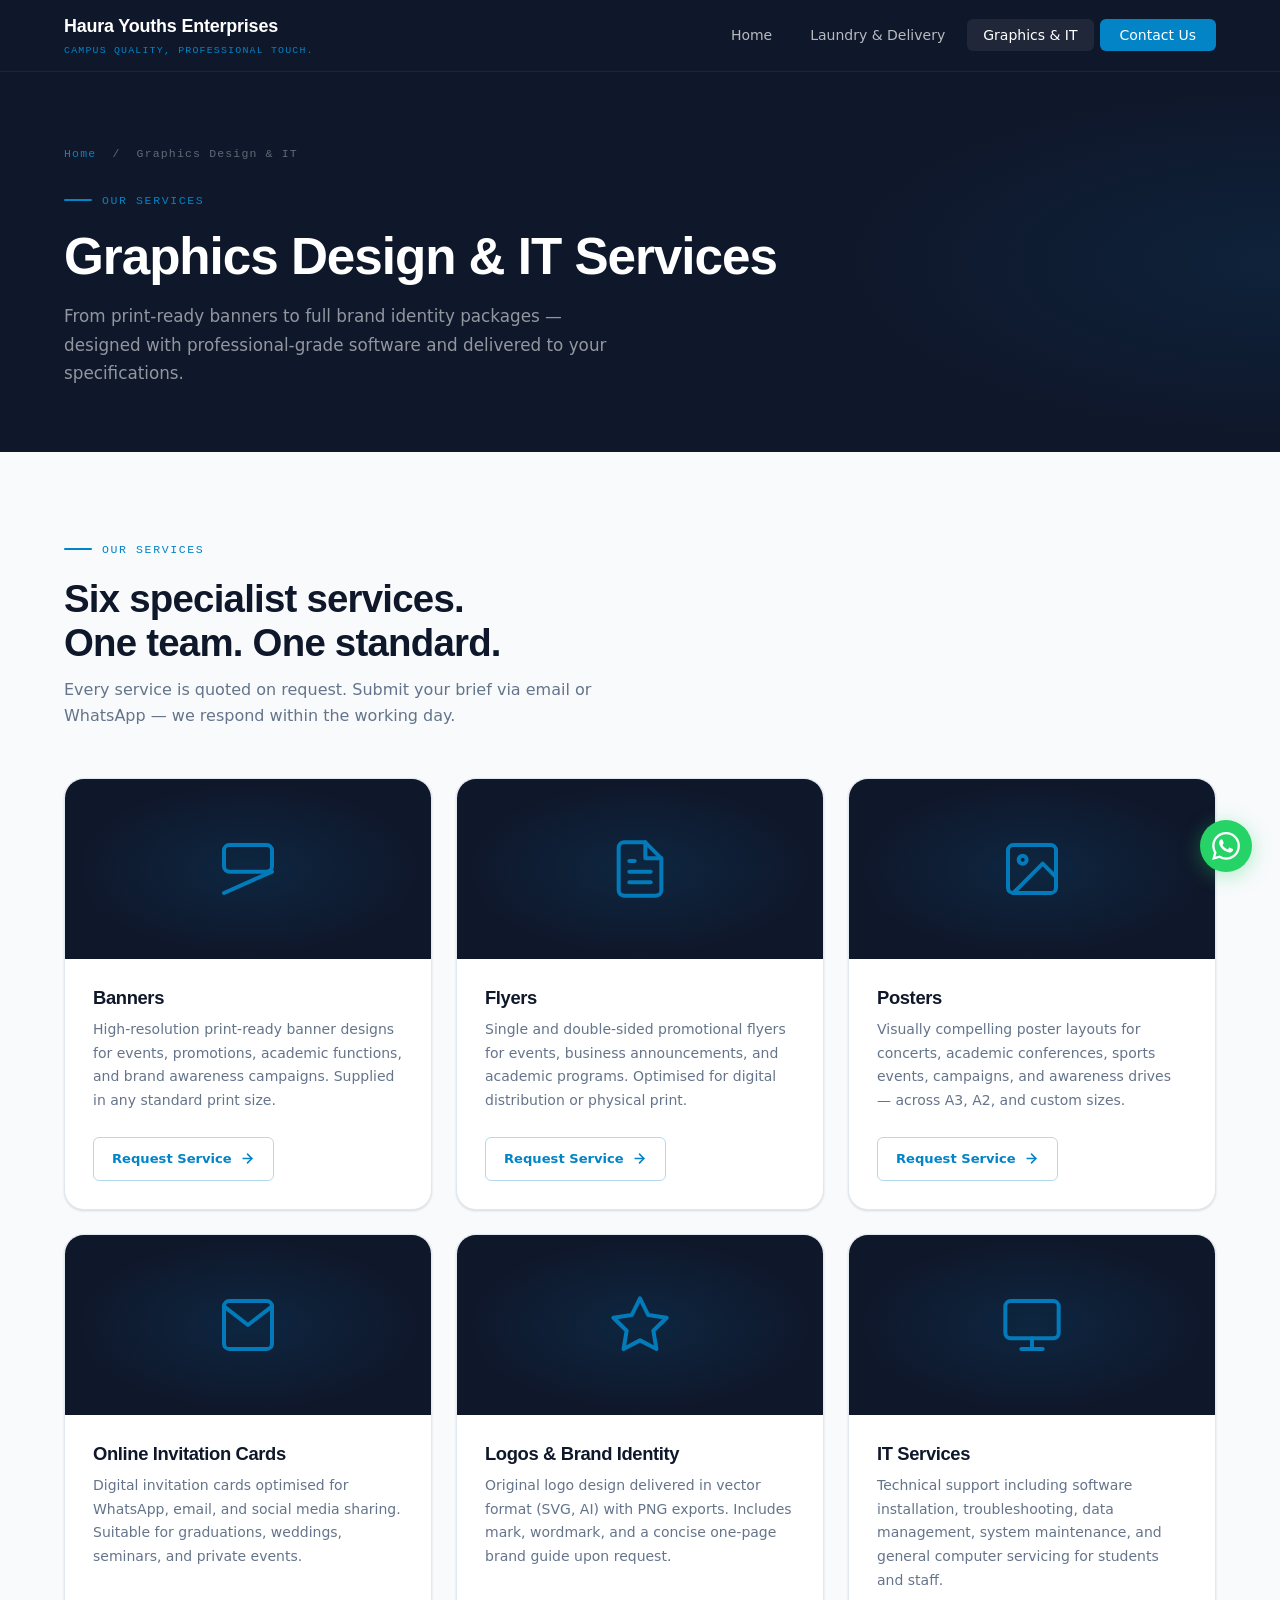
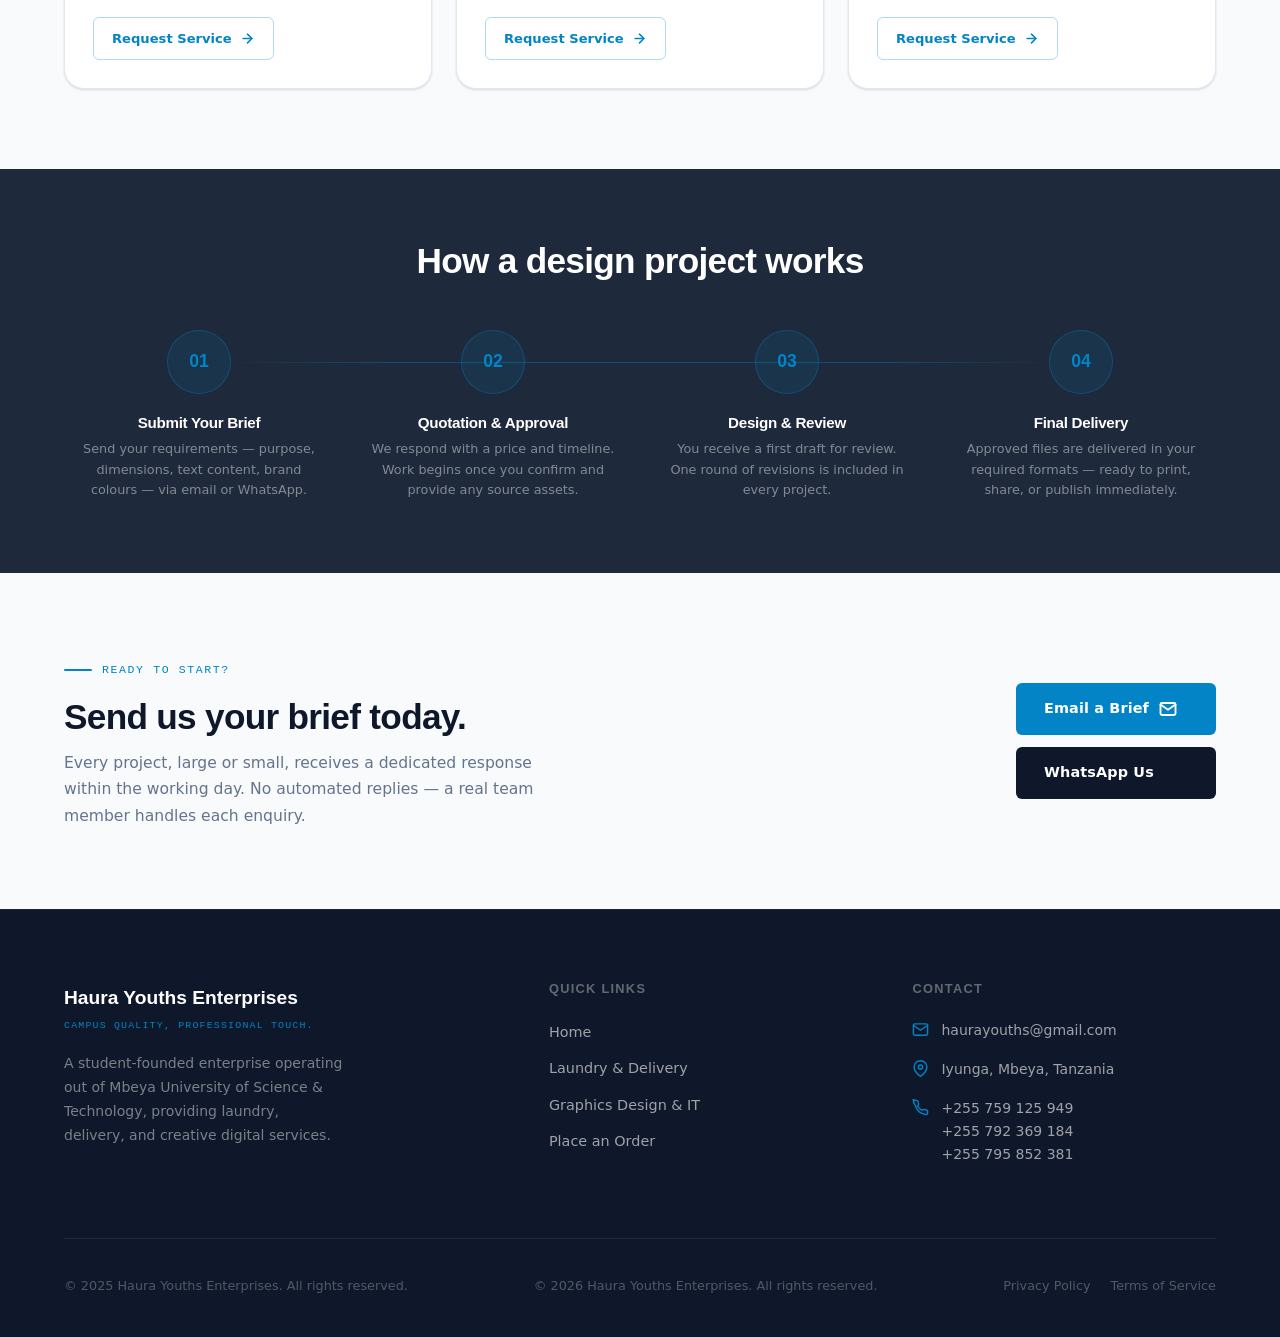
==== commit 0753fdaa: "Update graphics.html" ====
--- a/graphics.html
+++ b/graphics.html
@@ -278,6 +278,7 @@
       </div>
       <div class="footer__bottom">
         <p class="footer__copy">&copy; 2025 Haura Youths Enterprises. All rights reserved.</p>
+        <p class="footer__copy">&copy; 2026 Haura Youths Enterprises. All rights reserved.</p>
         <nav class="footer__legal" aria-label="Legal links">
           <a href="#">Privacy Policy</a>
           <a href="#">Terms of Service</a>
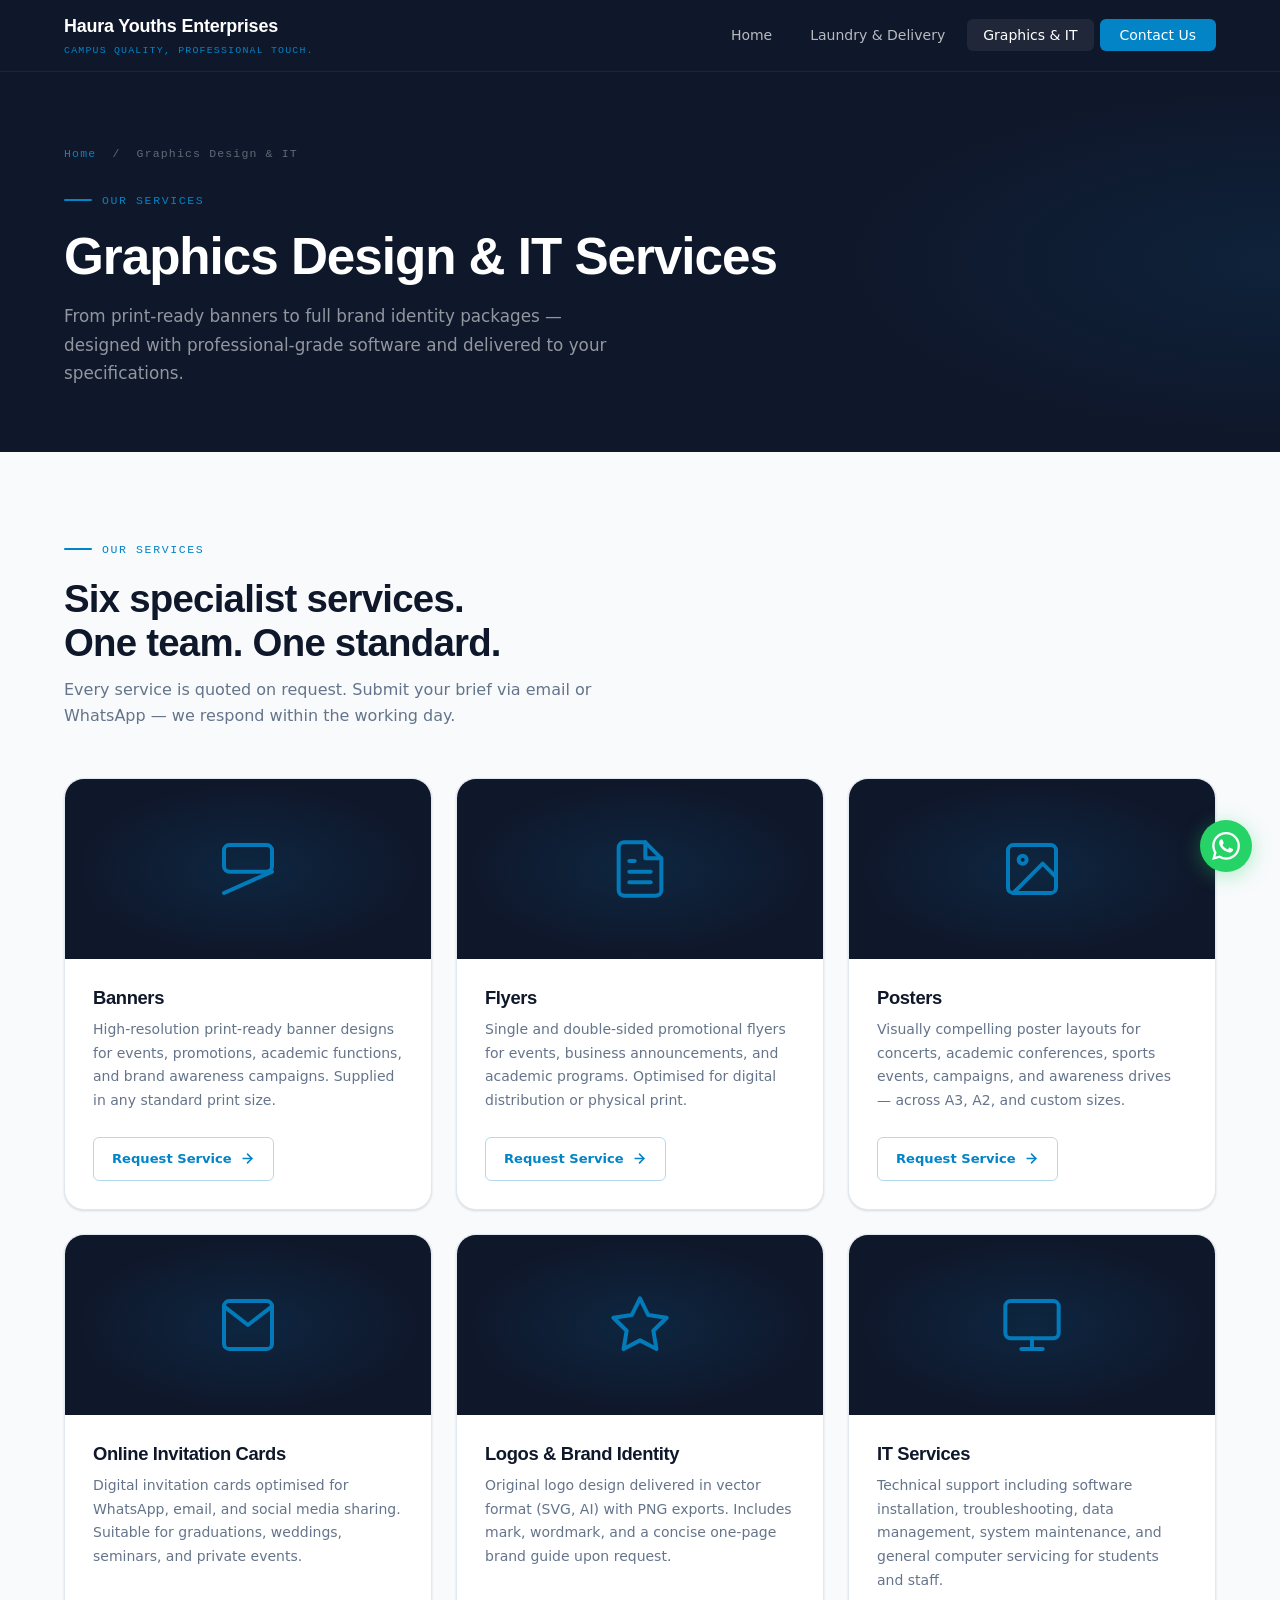
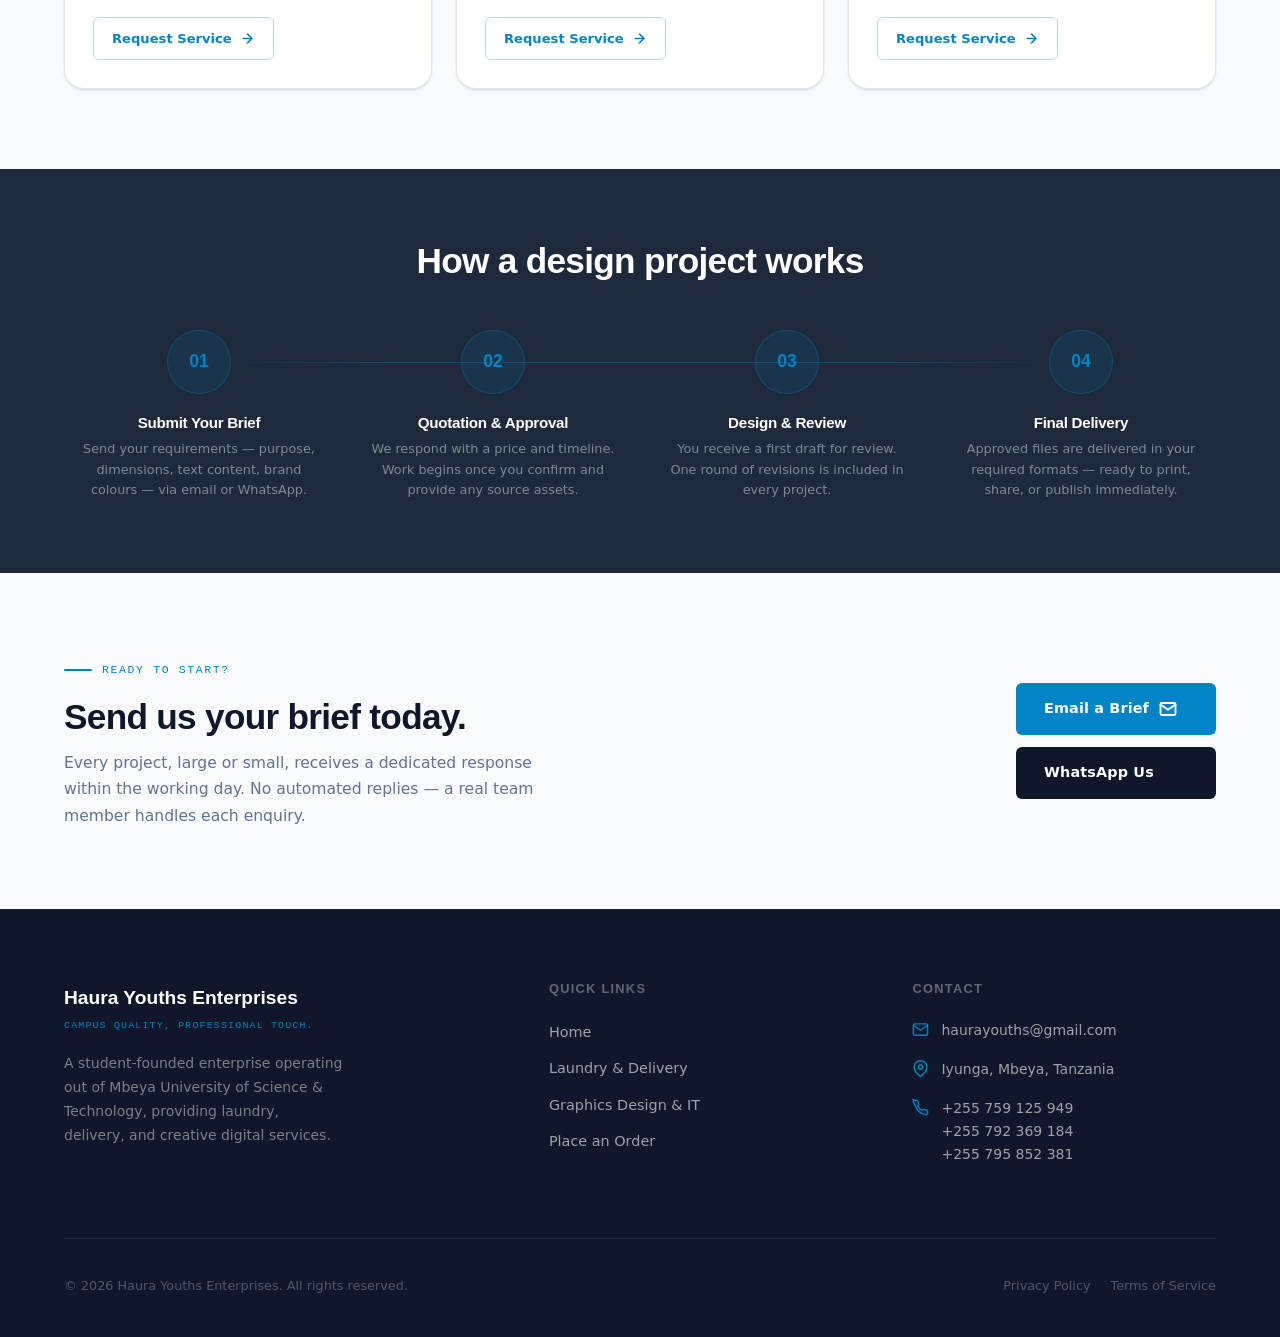
==== commit 88595fd0: "Update graphics.html Copyright year changes done" ====
--- a/graphics.html
+++ b/graphics.html
@@ -277,7 +277,6 @@
         </div>
       </div>
       <div class="footer__bottom">
-        <p class="footer__copy">&copy; 2025 Haura Youths Enterprises. All rights reserved.</p>
         <p class="footer__copy">&copy; 2026 Haura Youths Enterprises. All rights reserved.</p>
         <nav class="footer__legal" aria-label="Legal links">
           <a href="#">Privacy Policy</a>
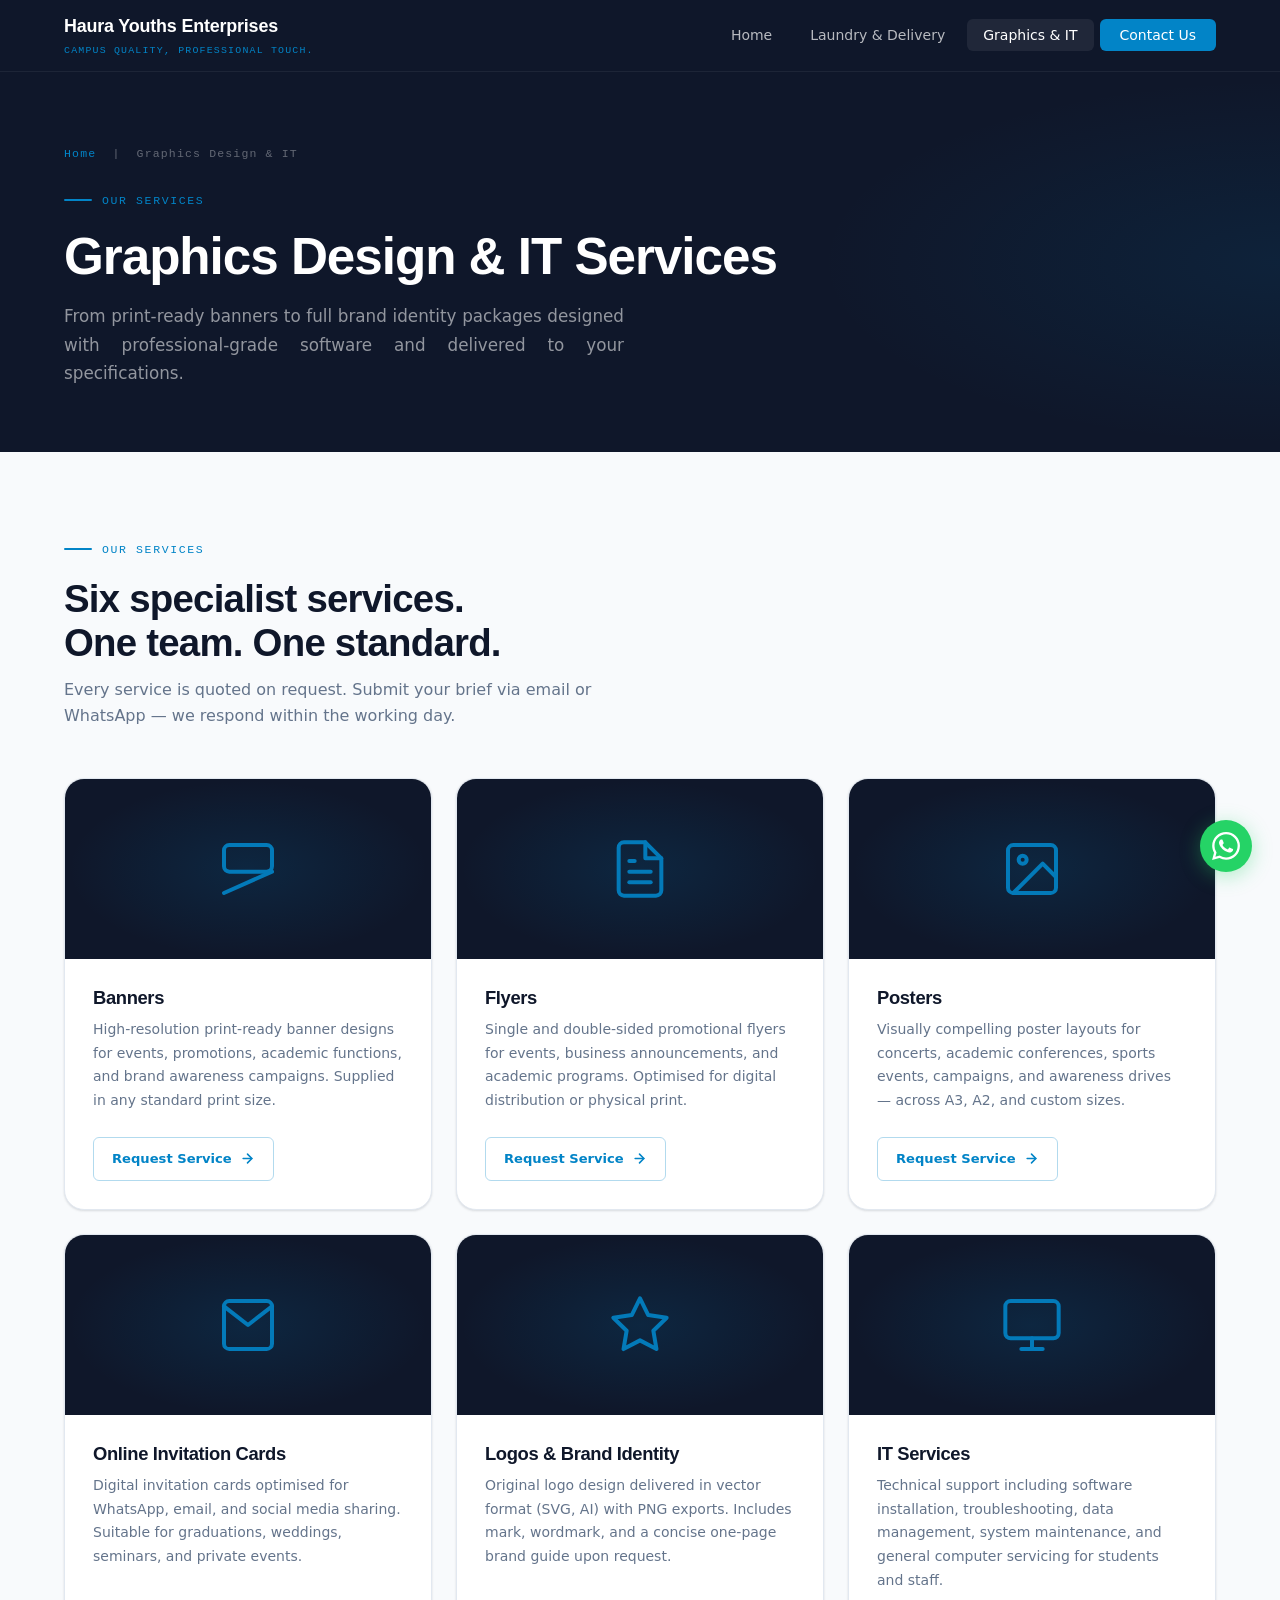
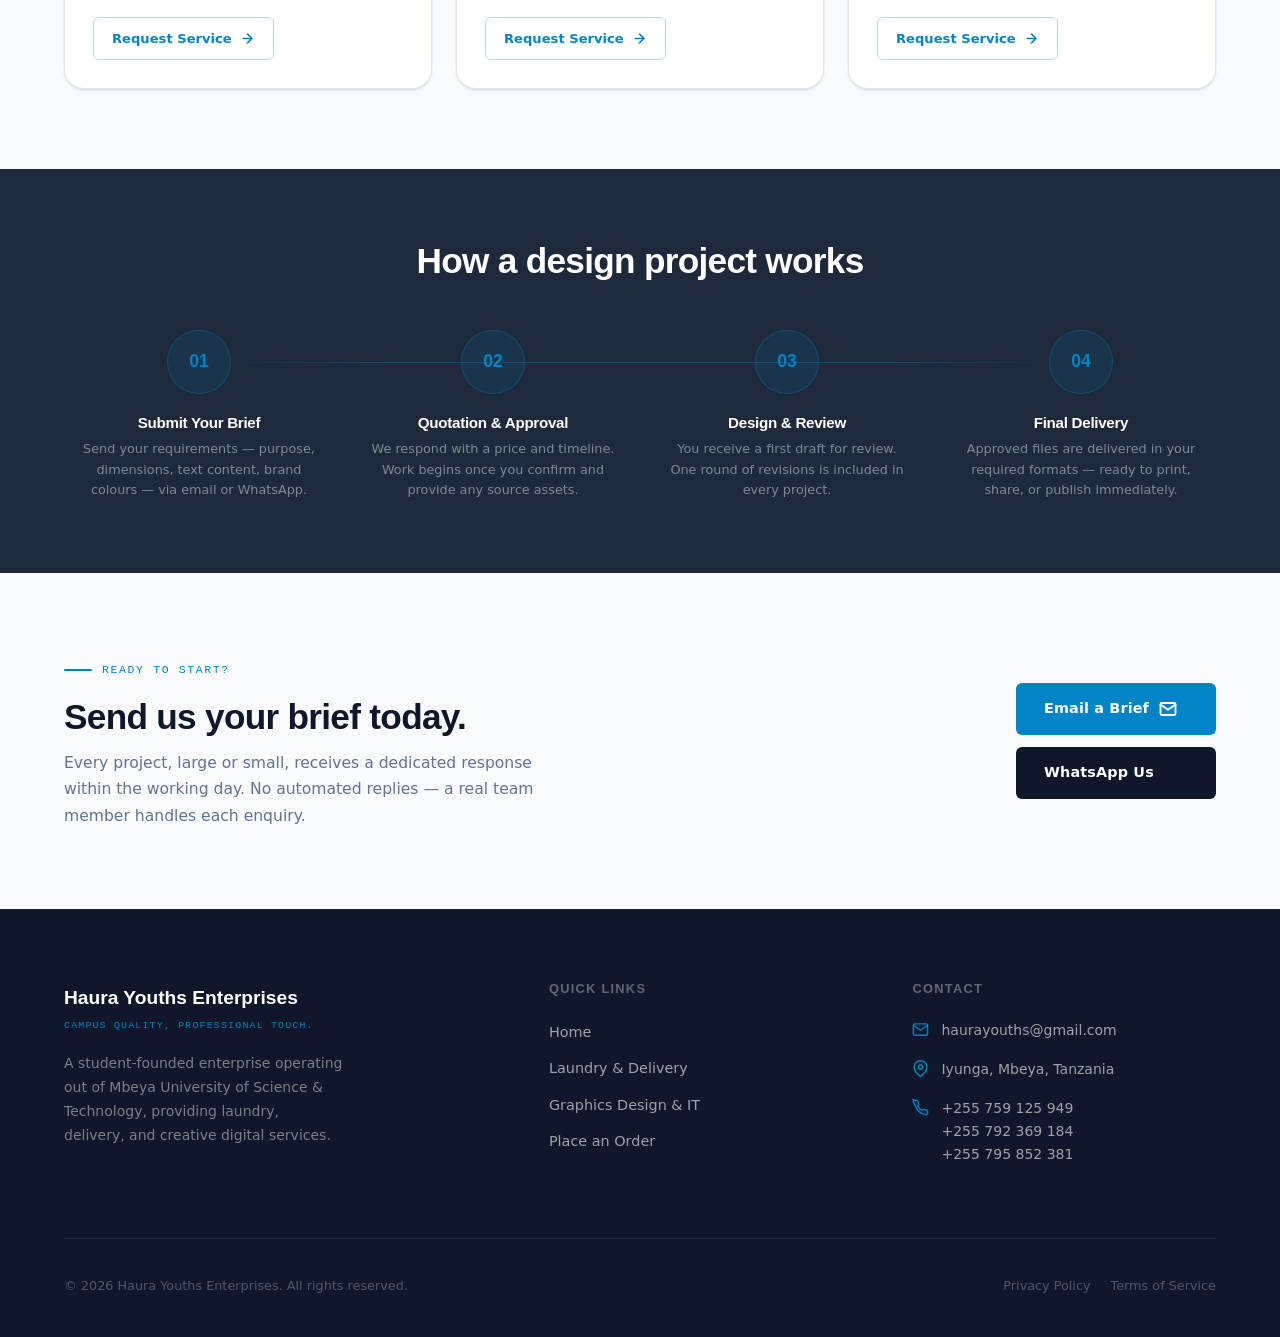
==== commit 37a71667: "Layout Changes" ====
--- a/graphics.html
+++ b/graphics.html
@@ -34,12 +34,12 @@
   <header class="page-hero" aria-labelledby="page-title">
     <div class="page-hero__inner">
       <p class="page-hero__breadcrumb">
-        <a href="index.html">Home</a> &nbsp;/&nbsp; Graphics Design &amp; IT
+        <a href="index.html">Home</a> &nbsp;|&nbsp; Graphics Design &amp; IT
       </p>
       <p class="section-label">Our Services</p>
       <h1 class="page-hero__title" id="page-title">Graphics Design &amp; IT Services</h1>
-      <p class="page-hero__subtitle">
-        From print-ready banners to full brand identity packages — designed with professional-grade software and delivered to your specifications.
+      <p class="page-hero__subtitle" style="text-align: justify;">
+        From print-ready banners to full brand identity packages designed with professional-grade software and delivered to your specifications.
       </p>
     </div>
   </header>
--- a/css/style.css
+++ b/css/style.css
@@ -323,6 +323,7 @@
   display: flex;
   flex-direction: column;
   gap: 2px;
+  align-items: center;
 }
 
 .stat__number {
@@ -839,7 +840,7 @@
 }
 
 .page-hero__inner {
-  max-width: 1280px;
+  max-width: 100%;
   margin: 0 auto;
 }
 
